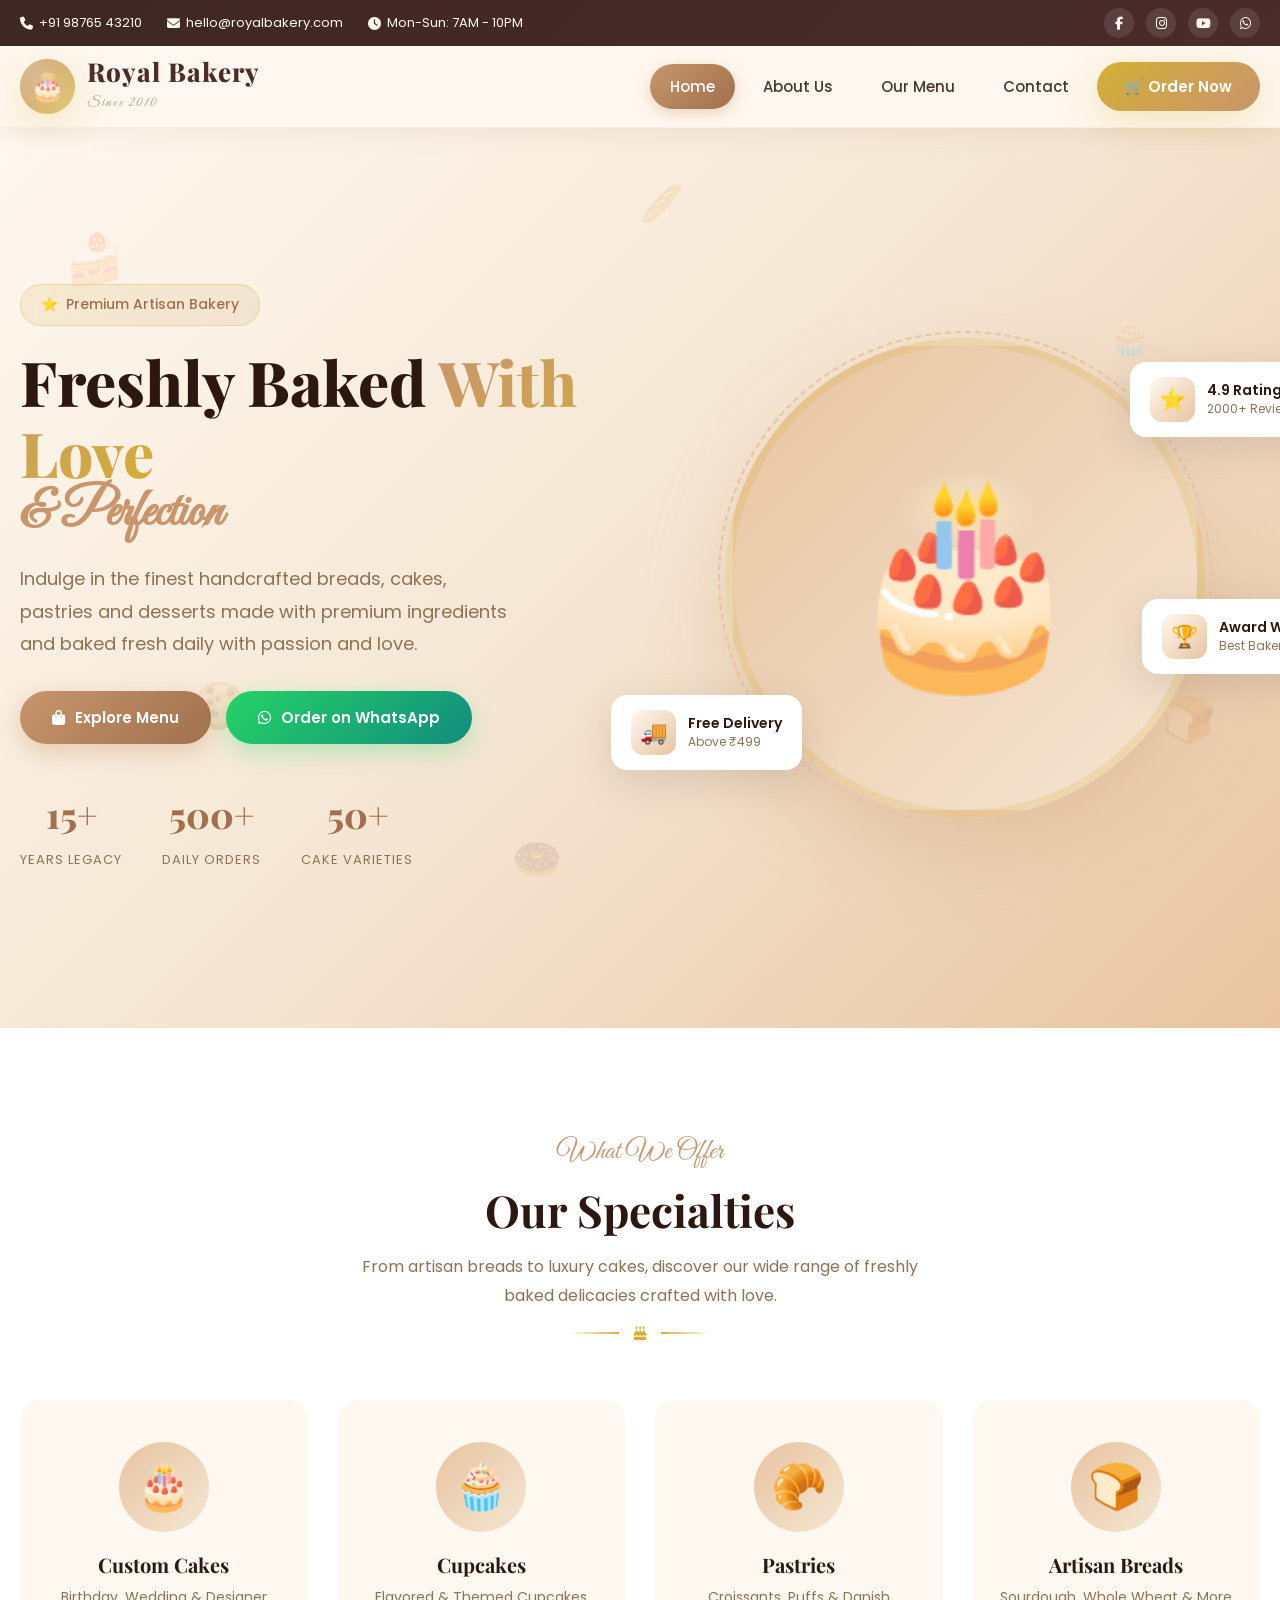
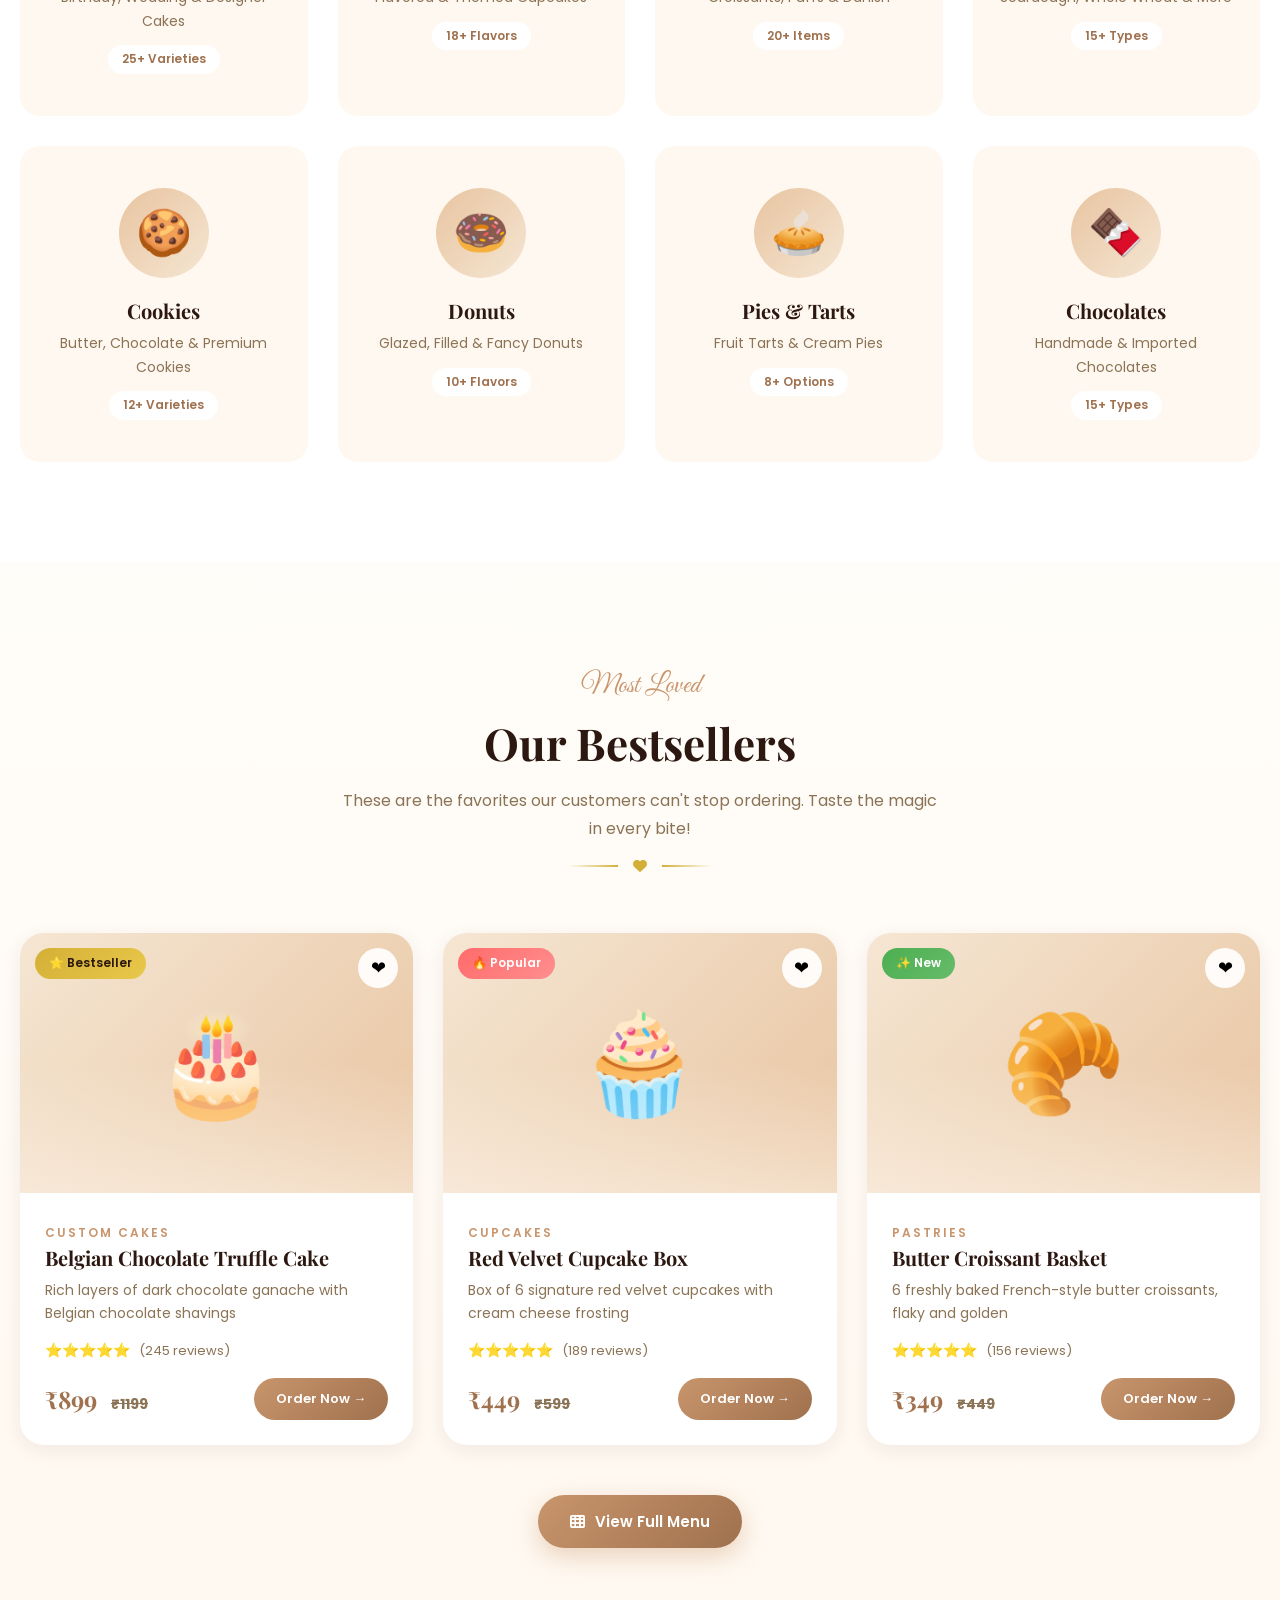
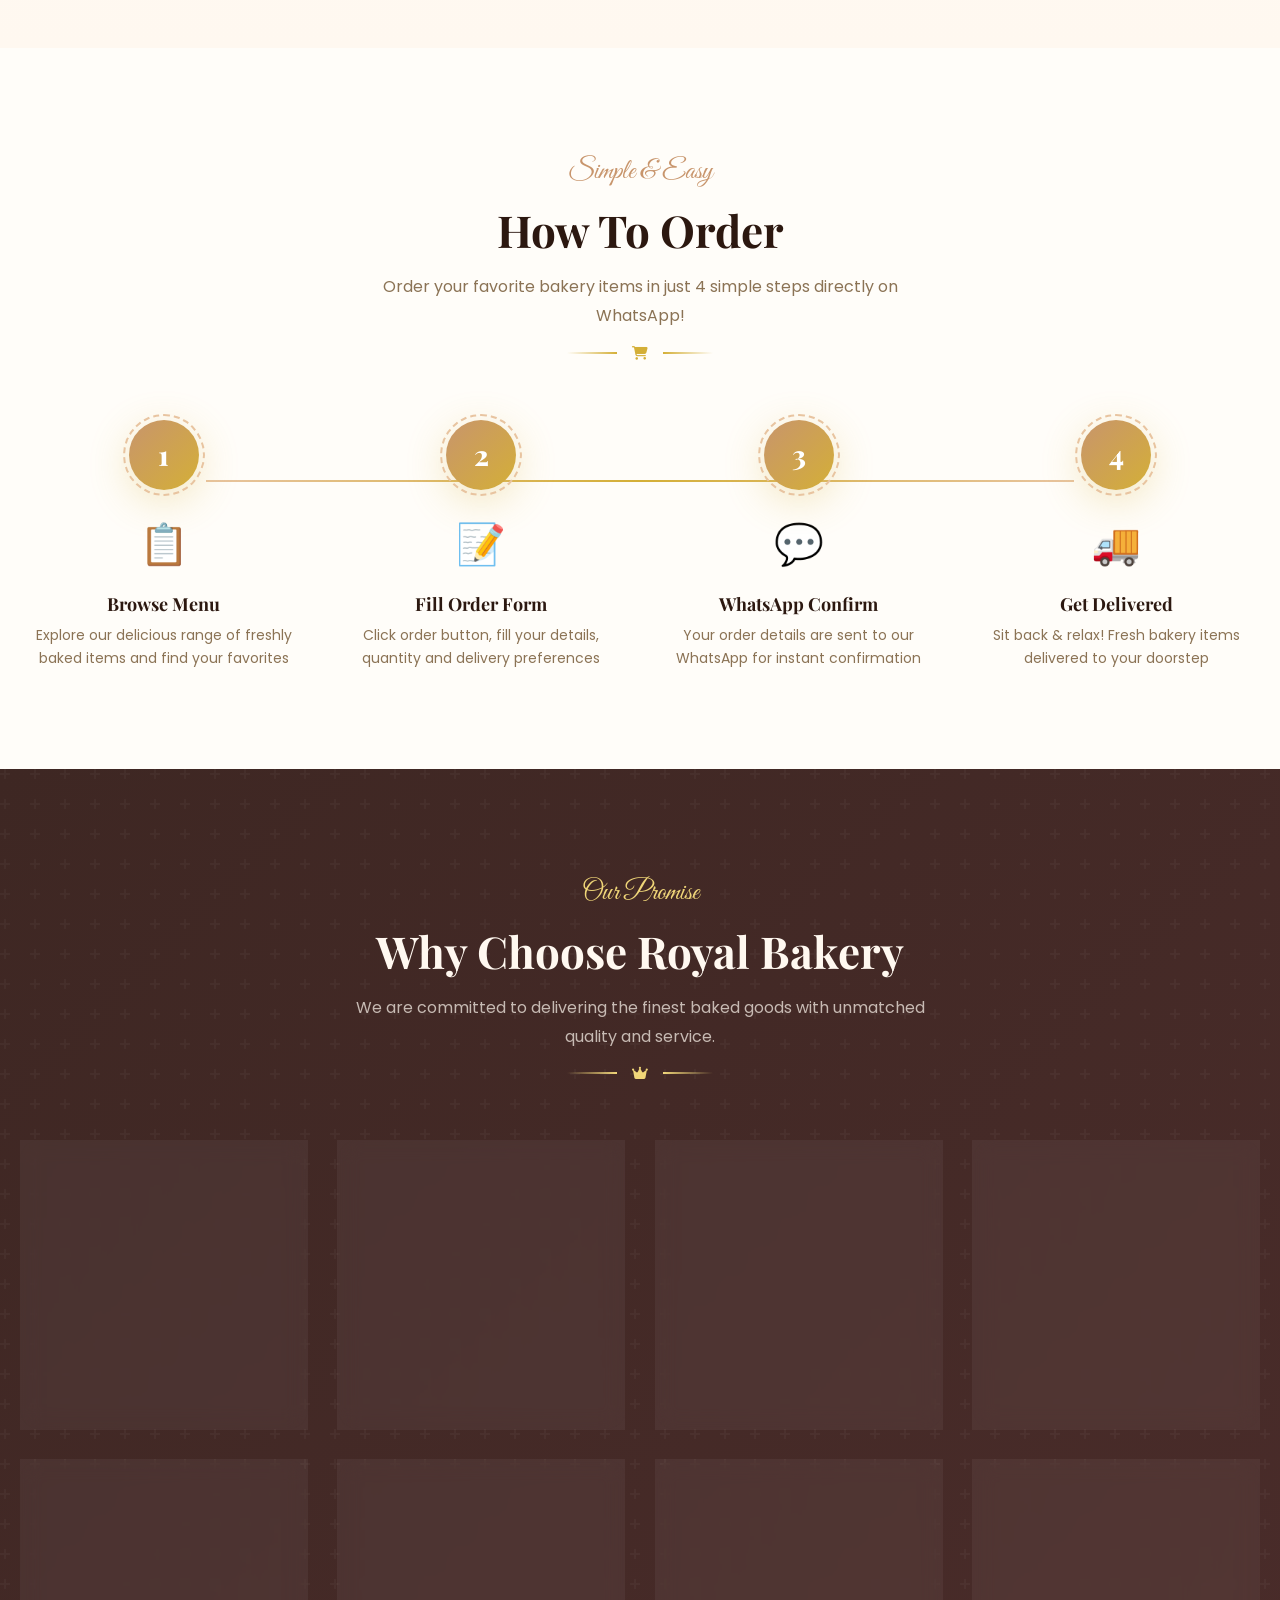
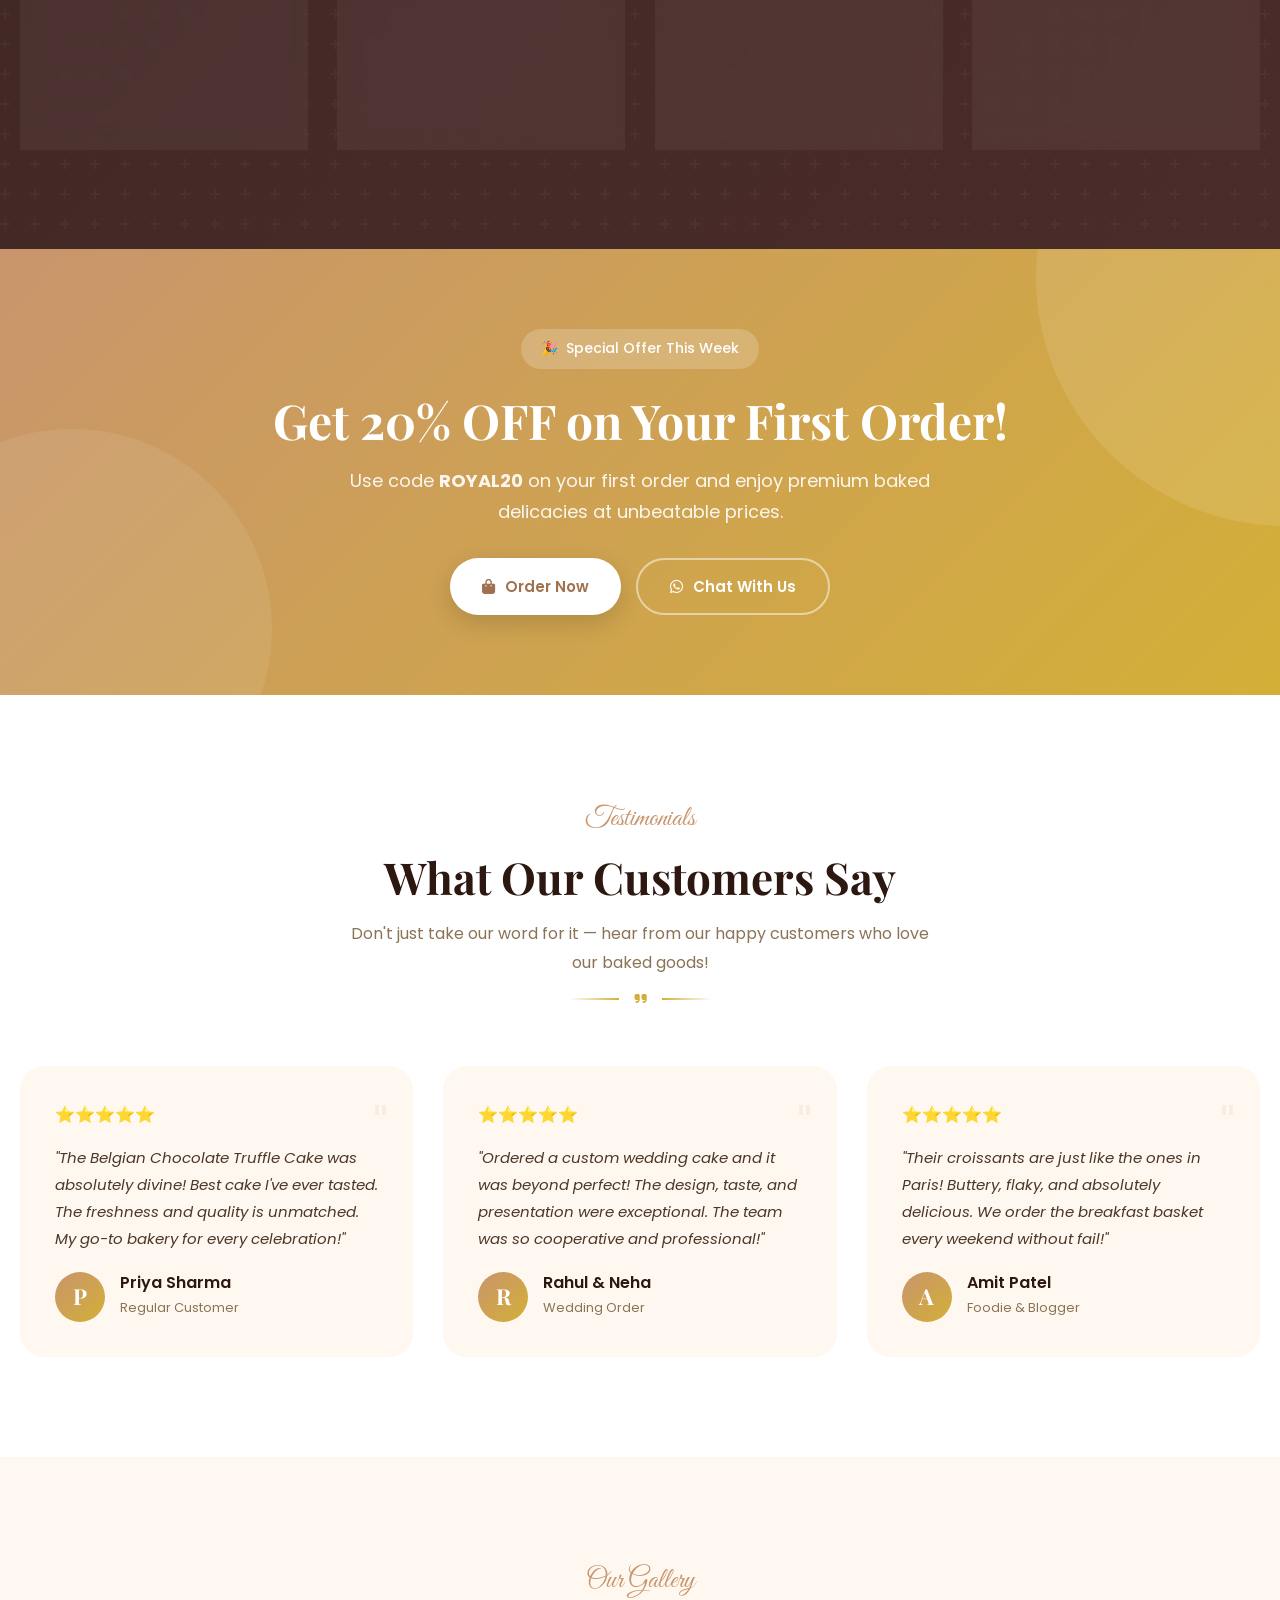
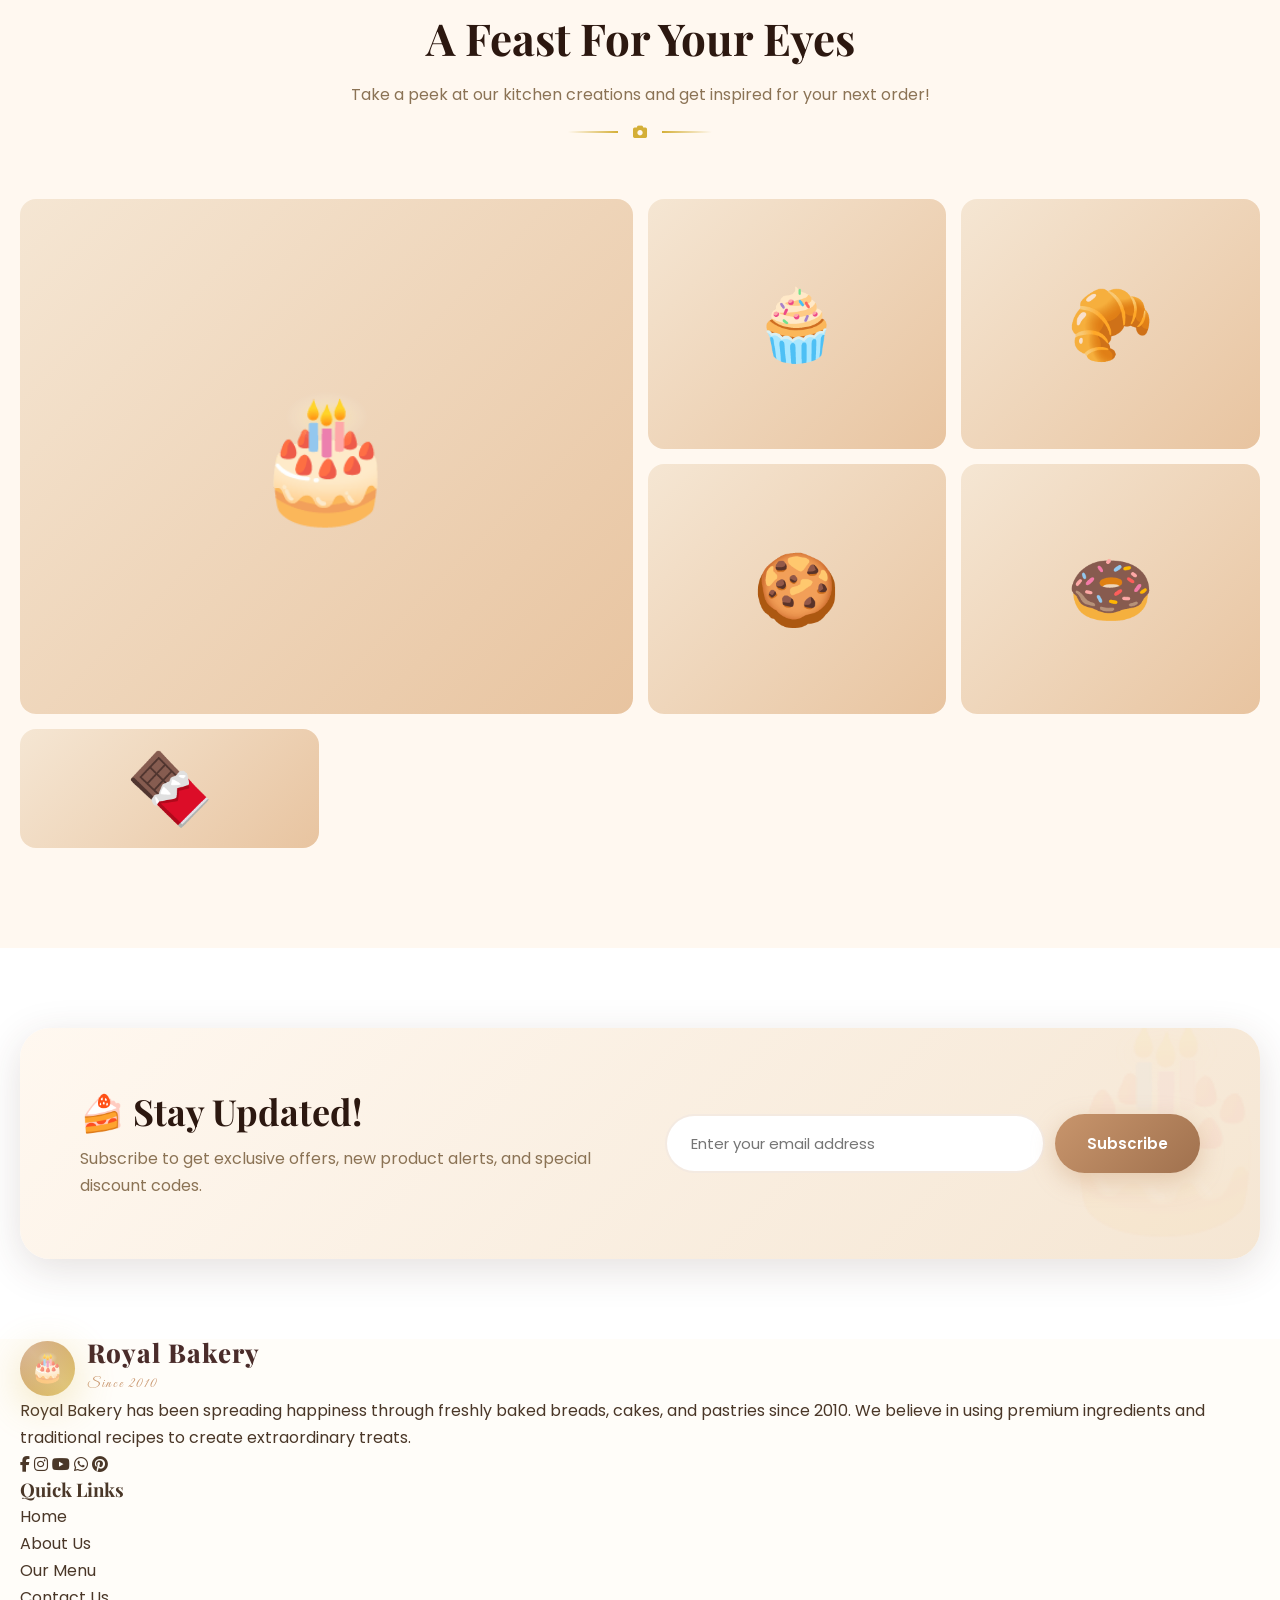
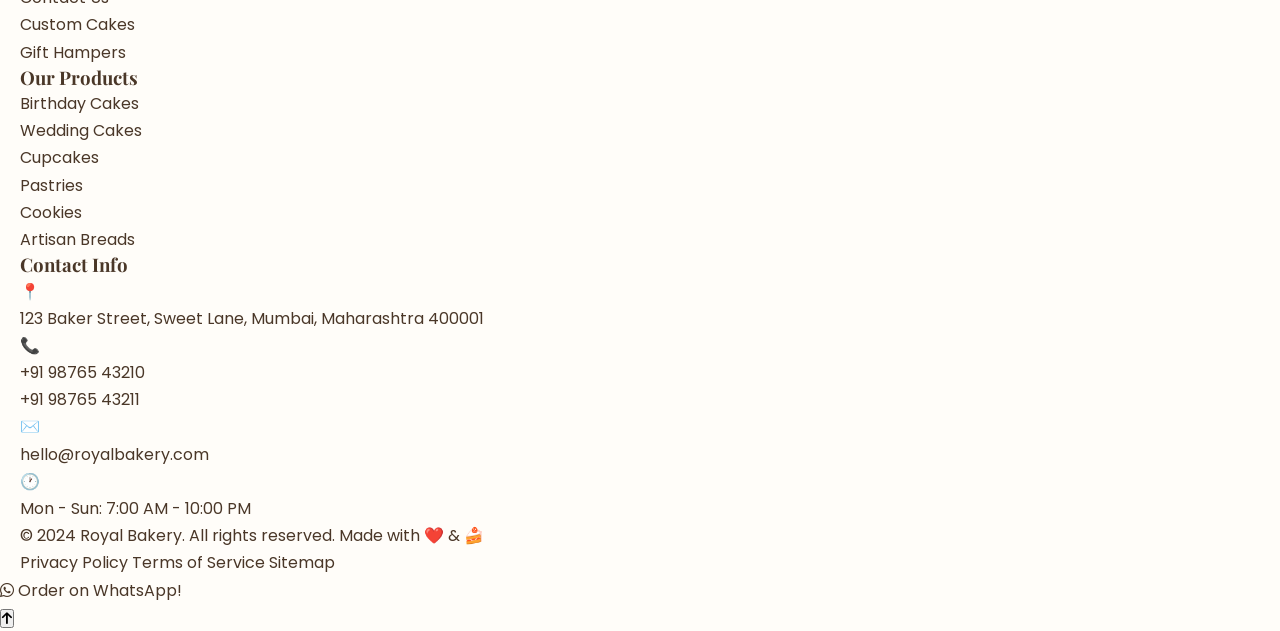
==== index.html @ fea2c523 "Initial HTML project" ====
<!DOCTYPE html>
<html lang="en">
<head>
    <meta charset="UTF-8">
    <meta name="viewport" content="width=device-width, initial-scale=1.0">
    <title>Royal Bakery - Freshly Baked Happiness</title>
    <link rel="stylesheet" href="style.css">
    <link rel="stylesheet" href="https://cdnjs.cloudflare.com/ajax/libs/font-awesome/6.5.0/css/all.min.css">
</head>
<body>

    <!-- Preloader -->
    <div class="preloader" id="preloader">
        <div class="preloader-icon"></div>
        <p>Baking Happiness...</p>
    </div>

    <!-- Top Bar -->
    <div class="top-bar">
        <div class="container">
            <div class="top-bar-left">
                <a href="tel:+919876543210"><i class="fas fa-phone"></i> +91 98765 43210</a>
                <a href="mailto:hello@royalbakery.com"><i class="fas fa-envelope"></i> hello@royalbakery.com</a>
                <a><i class="fas fa-clock"></i> Mon-Sun: 7AM - 10PM</a>
            </div>
            <div class="top-bar-right">
                <a href="#"><i class="fab fa-facebook-f"></i></a>
                <a href="#"><i class="fab fa-instagram"></i></a>
                <a href="#"><i class="fab fa-youtube"></i></a>
                <a href="#"><i class="fab fa-whatsapp"></i></a>
            </div>
        </div>
    </div>

    <!-- Navbar -->
    <nav class="navbar" id="navbar">
        <div class="container">
            <a href="index.html" class="logo">
                <div class="logo-icon">🎂</div>
                <div class="logo-text">
                    <h1>Royal Bakery</h1>
                    <span>Since 2010</span>
                </div>
            </a>
            <div class="nav-links" id="navLinks">
                <a href="index.html" class="active">Home</a>
                <a href="about.html">About Us</a>
                <a href="menu.html">Our Menu</a>
                <a href="contact.html">Contact</a>
                <a href="menu.html" class="nav-order-btn">🛒 Order Now</a>
            </div>
            <div class="menu-toggle" id="menuToggle">
                <span></span>
                <span></span>
                <span></span>
            </div>
        </div>
    </nav>

    <!-- Hero Section -->
    <section class="hero" id="home">
        <div class="hero-bg-elements">
            <div class="float-element">🍰</div>
            <div class="float-element">🧁</div>
            <div class="float-element">🍪</div>
            <div class="float-element">🥐</div>
            <div class="float-element">🎂</div>
            <div class="float-element">🍩</div>
            <div class="float-element">🥖</div>
            <div class="float-element">🍞</div>
        </div>
        <div class="container">
            <div class="hero-content">
                <div class="hero-badge">
                    <span>⭐</span> Premium Artisan Bakery
                </div>
                <h1>
                    Freshly Baked
                    <span class="highlight">With Love</span>
                    <span class="script-font">& Perfection</span>
                </h1>
                <p>Indulge in the finest handcrafted breads, cakes, pastries and desserts made with premium ingredients and baked fresh daily with passion and love.</p>
                <div class="hero-buttons">
                    <a href="menu.html" class="btn btn-primary">
                        <i class="fas fa-shopping-bag"></i> Explore Menu
                    </a>
                    <a href="https://wa.me/919876543210?text=Hi! I want to place an order" target="_blank" class="btn btn-whatsapp">
                        <i class="fab fa-whatsapp"></i> Order on WhatsApp
                    </a>
                </div>
                <div class="hero-stats">
                    <div class="hero-stat">
                        <span class="number" data-count="15">0</span>
                        <span class="label">Years Legacy</span>
                    </div>
                    <div class="hero-stat">
                        <span class="number" data-count="500">0</span>
                        <span class="label">Daily Orders</span>
                    </div>
                    <div class="hero-stat">
                        <span class="number" data-count="50">0</span>
                        <span class="label">Cake Varieties</span>
                    </div>
                </div>
            </div>
            <div class="hero-image">
                <div class="hero-image-main">🎂</div>
                <div class="floating-card">
                    <div class="fc-icon">⭐</div>
                    <div class="fc-text">
                        <h4>4.9 Rating</h4>
                        <p>2000+ Reviews</p>
                    </div>
                </div>
                <div class="floating-card">
                    <div class="fc-icon">🚚</div>
                    <div class="fc-text">
                        <h4>Free Delivery</h4>
                        <p>Above ₹499</p>
                    </div>
                </div>
                <div class="floating-card">
                    <div class="fc-icon">🏆</div>
                    <div class="fc-text">
                        <h4>Award Winning</h4>
                        <p>Best Bakery 2024</p>
                    </div>
                </div>
            </div>
        </div>
    </section>

    <!-- Categories Section -->
    <section class="categories-section section-padding">
        <div class="container">
            <div class="section-header reveal">
                <span class="sub-title">What We Offer</span>
                <h2>Our Specialties</h2>
                <p>From artisan breads to luxury cakes, discover our wide range of freshly baked delicacies crafted with love.</p>
                <div class="section-divider">
                    <span></span>
                    <i class="fas fa-birthday-cake"></i>
                    <span></span>
                </div>
            </div>
            <div class="categories-grid">
                <div class="category-card reveal">
                    <div class="cat-icon">🎂</div>
                    <h3>Custom Cakes</h3>
                    <p>Birthday, Wedding & Designer Cakes</p>
                    <span class="cat-count">25+ Varieties</span>
                </div>
                <div class="category-card reveal">
                    <div class="cat-icon">🧁</div>
                    <h3>Cupcakes</h3>
                    <p>Flavored & Themed Cupcakes</p>
                    <span class="cat-count">18+ Flavors</span>
                </div>
                <div class="category-card reveal">
                    <div class="cat-icon">🥐</div>
                    <h3>Pastries</h3>
                    <p>Croissants, Puffs & Danish</p>
                    <span class="cat-count">20+ Items</span>
                </div>
                <div class="category-card reveal">
                    <div class="cat-icon">🍞</div>
                    <h3>Artisan Breads</h3>
                    <p>Sourdough, Whole Wheat & More</p>
                    <span class="cat-count">15+ Types</span>
                </div>
                <div class="category-card reveal">
                    <div class="cat-icon">🍪</div>
                    <h3>Cookies</h3>
                    <p>Butter, Chocolate & Premium Cookies</p>
                    <span class="cat-count">12+ Varieties</span>
                </div>
                <div class="category-card reveal">
                    <div class="cat-icon">🍩</div>
                    <h3>Donuts</h3>
                    <p>Glazed, Filled & Fancy Donuts</p>
                    <span class="cat-count">10+ Flavors</span>
                </div>
                <div class="category-card reveal">
                    <div class="cat-icon">🥧</div>
                    <h3>Pies & Tarts</h3>
                    <p>Fruit Tarts & Cream Pies</p>
                    <span class="cat-count">8+ Options</span>
                </div>
                <div class="category-card reveal">
                    <div class="cat-icon">🍫</div>
                    <h3>Chocolates</h3>
                    <p>Handmade & Imported Chocolates</p>
                    <span class="cat-count">15+ Types</span>
                </div>
            </div>
        </div>
    </section>

    <!-- Popular Products Section -->
    <section class="popular-section section-padding">
        <div class="container">
            <div class="section-header reveal">
                <span class="sub-title">Most Loved</span>
                <h2>Our Bestsellers</h2>
                <p>These are the favorites our customers can't stop ordering. Taste the magic in every bite!</p>
                <div class="section-divider">
                    <span></span>
                    <i class="fas fa-heart"></i>
                    <span></span>
                </div>
            </div>
            <div class="products-grid">
                <div class="product-card reveal">
                    <div class="product-image">
                        🎂
                        <span class="product-badge badge-bestseller">⭐ Bestseller</span>
                        <button class="product-wishlist">❤</button>
                    </div>
                    <div class="product-info">
                        <span class="product-category">Custom Cakes</span>
                        <h3>Belgian Chocolate Truffle Cake</h3>
                        <p>Rich layers of dark chocolate ganache with Belgian chocolate shavings</p>
                        <div class="product-rating">
                            <span class="stars">⭐⭐⭐⭐⭐</span>
                            <span class="rating-text">(245 reviews)</span>
                        </div>
                        <div class="product-footer">
                            <span class="product-price">₹899 <small>₹1199</small></span>
                            <a href="menu.html" class="btn-order">Order Now →</a>
                        </div>
                    </div>
                </div>

                <div class="product-card reveal">
                    <div class="product-image">
                        🧁
                        <span class="product-badge badge-popular">🔥 Popular</span>
                        <button class="product-wishlist">❤</button>
                    </div>
                    <div class="product-info">
                        <span class="product-category">Cupcakes</span>
                        <h3>Red Velvet Cupcake Box</h3>
                        <p>Box of 6 signature red velvet cupcakes with cream cheese frosting</p>
                        <div class="product-rating">
                            <span class="stars">⭐⭐⭐⭐⭐</span>
                            <span class="rating-text">(189 reviews)</span>
                        </div>
                        <div class="product-footer">
                            <span class="product-price">₹449 <small>₹599</small></span>
                            <a href="menu.html" class="btn-order">Order Now →</a>
                        </div>
                    </div>
                </div>

                <div class="product-card reveal">
                    <div class="product-image">
                        🥐
                        <span class="product-badge badge-new">✨ New</span>
                        <button class="product-wishlist">❤</button>
                    </div>
                    <div class="product-info">
                        <span class="product-category">Pastries</span>
                        <h3>Butter Croissant Basket</h3>
                        <p>6 freshly baked French-style butter croissants, flaky and golden</p>
                        <div class="product-rating">
                            <span class="stars">⭐⭐⭐⭐⭐</span>
                            <span class="rating-text">(156 reviews)</span>
                        </div>
                        <div class="product-footer">
                            <span class="product-price">₹349 <small>₹449</small></span>
                            <a href="menu.html" class="btn-order">Order Now →</a>
                        </div>
                    </div>
                </div>
            </div>
            <div style="text-align: center; margin-top: 50px;" class="reveal">
                <a href="menu.html" class="btn btn-primary">
                    <i class="fas fa-th"></i> View Full Menu
                </a>
            </div>
        </div>
    </section>

    <!-- How to Order Section -->
    <section class="process-section section-padding">
        <div class="container">
            <div class="section-header reveal">
                <span class="sub-title">Simple & Easy</span>
                <h2>How To Order</h2>
                <p>Order your favorite bakery items in just 4 simple steps directly on WhatsApp!</p>
                <div class="section-divider">
                    <span></span>
                    <i class="fas fa-shopping-cart"></i>
                    <span></span>
                </div>
            </div>
            <div class="process-grid">
                <div class="process-step reveal">
                    <div class="process-number">1</div>
                    <div class="process-icon">📋</div>
                    <h3>Browse Menu</h3>
                    <p>Explore our delicious range of freshly baked items and find your favorites</p>
                </div>
                <div class="process-step reveal">
                    <div class="process-number">2</div>
                    <div class="process-icon">📝</div>
                    <h3>Fill Order Form</h3>
                    <p>Click order button, fill your details, quantity and delivery preferences</p>
                </div>
                <div class="process-step reveal">
                    <div class="process-number">3</div>
                    <div class="process-icon">💬</div>
                    <h3>WhatsApp Confirm</h3>
                    <p>Your order details are sent to our WhatsApp for instant confirmation</p>
                </div>
                <div class="process-step reveal">
                    <div class="process-number">4</div>
                    <div class="process-icon">🚚</div>
                    <h3>Get Delivered</h3>
                    <p>Sit back & relax! Fresh bakery items delivered to your doorstep</p>
                </div>
            </div>
        </div>
    </section>

    <!-- Why Choose Us Section -->
    <section class="why-us-section section-padding">
        <div class="container">
            <div class="section-header reveal">
                <span class="sub-title" style="color: var(--gold-light);">Our Promise</span>
                <h2>Why Choose Royal Bakery</h2>
                <p>We are committed to delivering the finest baked goods with unmatched quality and service.</p>
                <div class="section-divider">
                    <span style="background: linear-gradient(90deg, transparent, var(--gold-light));"></span>
                    <i class="fas fa-crown" style="color: var(--gold-light);"></i>
                    <span style="background: linear-gradient(90deg, var(--gold-light), transparent);"></span>
                </div>
            </div>
            <div class="why-us-grid">
                <div class="why-us-card reveal">
                    <div class="wc-icon">🌾</div>
                    <h3>Premium Ingredients</h3>
                    <p>We use only the finest imported flour, Belgian chocolate, and farm-fresh dairy products</p>
                </div>
                <div class="why-us-card reveal">
                    <div class="wc-icon">👨‍🍳</div>
                    <h3>Expert Bakers</h3>
                    <p>Our team of certified pastry chefs bring 15+ years of baking experience to every creation</p>
                </div>
                <div class="why-us-card reveal">
                    <div class="wc-icon">🕐</div>
                    <h3>Baked Fresh Daily</h3>
                    <p>Every item is baked fresh each morning - no preservatives, no frozen dough, pure freshness</p>
                </div>
                <div class="why-us-card reveal">
                    <div class="wc-icon">💝</div>
                    <h3>Made With Love</h3>
                    <p>Each recipe is crafted with love, care and attention to detail for the perfect taste</p>
                </div>
                <div class="why-us-card reveal">
                    <div class="wc-icon">🚚</div>
                    <h3>Quick Delivery</h3>
                    <p>Same day delivery available with temperature-controlled packaging for freshness</p>
                </div>
                <div class="why-us-card reveal">
                    <div class="wc-icon">🎨</div>
                    <h3>Custom Designs</h3>
                    <p>Get personalized cake designs for birthdays, weddings, and every special occasion</p>
                </div>
                <div class="why-us-card reveal">
                    <div class="wc-icon">✅</div>
                    <h3>100% Hygienic</h3>
                    <p>FSSAI certified kitchen with strict hygiene standards maintained at every step</p>
                </div>
                <div class="why-us-card reveal">
                    <div class="wc-icon">💰</div>
                    <h3>Best Prices</h3>
                    <p>Premium quality at affordable prices with regular offers and combo deals for you</p>
                </div>
            </div>
        </div>
    </section>

    <!-- CTA Section -->
    <section class="cta-section">
        <div class="container">
            <div class="cta-content reveal">
                <div class="cta-badge">
                    <span>🎉</span> Special Offer This Week
                </div>
                <h2>Get 20% OFF on Your First Order!</h2>
                <p>Use code <strong>ROYAL20</strong> on your first order and enjoy premium baked delicacies at unbeatable prices.</p>
                <div class="cta-buttons">
                    <a href="menu.html" class="btn btn-white">
                        <i class="fas fa-shopping-bag"></i> Order Now
                    </a>
                    <a href="https://wa.me/919876543210?text=Hi! I want to use ROYAL20 coupon code for my first order!" target="_blank" class="btn btn-outline-white">
                        <i class="fab fa-whatsapp"></i> Chat With Us
                    </a>
                </div>
            </div>
        </div>
    </section>

    <!-- Testimonials Section -->
    <section class="testimonials-section section-padding">
        <div class="container">
            <div class="section-header reveal">
                <span class="sub-title">Testimonials</span>
                <h2>What Our Customers Say</h2>
                <p>Don't just take our word for it — hear from our happy customers who love our baked goods!</p>
                <div class="section-divider">
                    <span></span>
                    <i class="fas fa-quote-right"></i>
                    <span></span>
                </div>
            </div>
            <div class="testimonials-grid">
                <div class="testimonial-card reveal">
                    <span class="quote-icon">"</span>
                    <div class="tc-stars">⭐⭐⭐⭐⭐</div>
                    <p>"The Belgian Chocolate Truffle Cake was absolutely divine! Best cake I've ever tasted. The freshness and quality is unmatched. My go-to bakery for every celebration!"</p>
                    <div class="tc-author">
                        <div class="author-avatar">P</div>
                        <div class="author-info">
                            <h4>Priya Sharma</h4>
                            <span>Regular Customer</span>
                        </div>
                    </div>
                </div>
                <div class="testimonial-card reveal">
                    <span class="quote-icon">"</span>
                    <div class="tc-stars">⭐⭐⭐⭐⭐</div>
                    <p>"Ordered a custom wedding cake and it was beyond perfect! The design, taste, and presentation were exceptional. The team was so cooperative and professional!"</p>
                    <div class="tc-author">
                        <div class="author-avatar">R</div>
                        <div class="author-info">
                            <h4>Rahul & Neha</h4>
                            <span>Wedding Order</span>
                        </div>
                    </div>
                </div>
                <div class="testimonial-card reveal">
                    <span class="quote-icon">"</span>
                    <div class="tc-stars">⭐⭐⭐⭐⭐</div>
                    <p>"Their croissants are just like the ones in Paris! Buttery, flaky, and absolutely delicious. We order the breakfast basket every weekend without fail!"</p>
                    <div class="tc-author">
                        <div class="author-avatar">A</div>
                        <div class="author-info">
                            <h4>Amit Patel</h4>
                            <span>Foodie & Blogger</span>
                        </div>
                    </div>
                </div>
            </div>
        </div>
    </section>

    <!-- Gallery Section -->
    <section class="gallery-section section-padding">
        <div class="container">
            <div class="section-header reveal">
                <span class="sub-title">Our Gallery</span>
                <h2>A Feast For Your Eyes</h2>
                <p>Take a peek at our kitchen creations and get inspired for your next order!</p>
                <div class="section-divider">
                    <span></span>
                    <i class="fas fa-camera"></i>
                    <span></span>
                </div>
            </div>
            <div class="gallery-grid reveal">
                <div class="gallery-item">
                    🎂
                    <div class="gallery-overlay">
                        <h4>Designer Wedding Cake</h4>
                        <p>Custom 3-tier masterpiece</p>
                    </div>
                </div>
                <div class="gallery-item">
                    🧁
                    <div class="gallery-overlay">
                        <h4>Rainbow Cupcakes</h4>
                        <p>Party special box</p>
                    </div>
                </div>
                <div class="gallery-item">
                    🥐
                    <div class="gallery-overlay">
                        <h4>French Croissants</h4>
                        <p>Freshly baked morning</p>
                    </div>
                </div>
                <div class="gallery-item">
                    🍪
                    <div class="gallery-overlay">
                        <h4>Cookie Platter</h4>
                        <p>Assorted premium cookies</p>
                    </div>
                </div>
                <div class="gallery-item">
                    🍩
                    <div class="gallery-overlay">
                        <h4>Gourmet Donuts</h4>
                        <p>Glazed & filled</p>
                    </div>
                </div>
                <div class="gallery-item">
                    🍫
                    <div class="gallery-overlay">
                        <h4>Chocolate Collection</h4>
                        <p>Handmade artisan chocolates</p>
                    </div>
                </div>
            </div>
        </div>
    </section>

    <!-- Newsletter Section -->
    <section class="newsletter-section">
        <div class="container">
            <div class="newsletter-box reveal">
                <div class="newsletter-content">
                    <h2>🍰 Stay Updated!</h2>
                    <p>Subscribe to get exclusive offers, new product alerts, and special discount codes.</p>
                </div>
                <form class="newsletter-form" onsubmit="return handleNewsletter(event)">
                    <input type="email" placeholder="Enter your email address" required>
                    <button type="submit" class="btn btn-primary">Subscribe</button>
                </form>
            </div>
        </div>
    </section>

    <!-- Footer -->
    <footer class="footer">
        <div class="container">
            <div class="footer-grid">
                <div class="footer-about">
                    <a href="index.html" class="logo">
                        <div class="logo-icon">🎂</div>
                        <div class="logo-text">
                            <h1>Royal Bakery</h1>
                            <span>Since 2010</span>
                        </div>
                    </a>
                    <p>Royal Bakery has been spreading happiness through freshly baked breads, cakes, and pastries since 2010. We believe in using premium ingredients and traditional recipes to create extraordinary treats.</p>
                    <div class="footer-social">
                        <a href="#"><i class="fab fa-facebook-f"></i></a>
                        <a href="#"><i class="fab fa-instagram"></i></a>
                        <a href="#"><i class="fab fa-youtube"></i></a>
                        <a href="#"><i class="fab fa-whatsapp"></i></a>
                        <a href="#"><i class="fab fa-pinterest"></i></a>
                    </div>
                </div>
                <div class="footer-col">
                    <h3>Quick Links</h3>
                    <ul>
                        <li><a href="index.html">Home</a></li>
                        <li><a href="about.html">About Us</a></li>
                        <li><a href="menu.html">Our Menu</a></li>
                        <li><a href="contact.html">Contact Us</a></li>
                        <li><a href="menu.html">Custom Cakes</a></li>
                        <li><a href="#">Gift Hampers</a></li>
                    </ul>
                </div>
                <div class="footer-col">
                    <h3>Our Products</h3>
                    <ul>
                        <li><a href="menu.html">Birthday Cakes</a></li>
                        <li><a href="menu.html">Wedding Cakes</a></li>
                        <li><a href="menu.html">Cupcakes</a></li>
                        <li><a href="menu.html">Pastries</a></li>
                        <li><a href="menu.html">Cookies</a></li>
                        <li><a href="menu.html">Artisan Breads</a></li>
                    </ul>
                </div>
                <div class="footer-col">
                    <h3>Contact Info</h3>
                    <div class="footer-contact-item">
                        <div class="fci-icon">📍</div>
                        <p>123 Baker Street, Sweet Lane, Mumbai, Maharashtra 400001</p>
                    </div>
                    <div class="footer-contact-item">
                        <div class="fci-icon">📞</div>
                        <p><a href="tel:+919876543210">+91 98765 43210</a><br><a href="tel:+919876543211">+91 98765 43211</a></p>
                    </div>
                    <div class="footer-contact-item">
                        <div class="fci-icon">✉️</div>
                        <p><a href="mailto:hello@royalbakery.com">hello@royalbakery.com</a></p>
                    </div>
                    <div class="footer-contact-item">
                        <div class="fci-icon">🕐</div>
                        <p>Mon - Sun: 7:00 AM - 10:00 PM</p>
                    </div>
                </div>
            </div>
            <div class="footer-bottom">
                <p>© 2024 Royal Bakery. All rights reserved. Made with ❤️ & 🍰</p>
                <div class="footer-bottom-links">
                    <a href="#">Privacy Policy</a>
                    <a href="#">Terms of Service</a>
                    <a href="#">Sitemap</a>
                </div>
            </div>
        </div>
    </footer>

    <!-- WhatsApp Float Button -->
    <div class="whatsapp-float">
        <a href="https://wa.me/919876543210?text=Hi Royal Bakery! I want to place an order 🍰" target="_blank">
            <i class="fab fa-whatsapp"></i>
            <span class="wa-tooltip">Order on WhatsApp!</span>
        </a>
    </div>

    <!-- Back to Top -->
    <button class="back-to-top" id="backToTop">
        <i class="fas fa-arrow-up"></i>
    </button>

    <script src="script.js"></script>
</body>
</html>
---- style.css ----
/* ============================================
   ROYAL BAKERY - COMPLETE STYLESHEET
   ============================================ */

/* Google Fonts Import */
@import url('https://fonts.googleapis.com/css2?family=Playfair+Display:wght@400;500;600;700;800;900&family=Poppins:wght@300;400;500;600;700&family=Great+Vibes&display=swap');

/* CSS Variables */
:root {
    --primary: #C8956C;
    --primary-dark: #A0714E;
    --primary-light: #E8C4A0;
    --secondary: #4A2C2A;
    --accent: #D4A574;
    --gold: #D4AF37;
    --gold-light: #F0D678;
    --cream: #FFF8F0;
    --cream-dark: #F5E6D3;
    --dark: #2C1810;
    --dark-brown: #3E2723;
    --text: #4A3728;
    --text-light: #8B7355;
    --white: #FFFFFF;
    --off-white: #FFFDF9;
    --rose: #E8B4B8;
    --rose-light: #F5D5D8;
    --shadow: 0 10px 40px rgba(74, 44, 42, 0.15);
    --shadow-lg: 0 20px 60px rgba(74, 44, 42, 0.2);
    --shadow-gold: 0 10px 40px rgba(212, 175, 55, 0.3);
    --transition: all 0.4s cubic-bezier(0.175, 0.885, 0.32, 1.275);
    --transition-smooth: all 0.3s ease;
}

/* Reset & Base */
* {
    margin: 0;
    padding: 0;
    box-sizing: border-box;
}

html {
    scroll-behavior: smooth;
    overflow-x: hidden;
}

body {
    font-family: 'Poppins', sans-serif;
    color: var(--text);
    background: var(--off-white);
    overflow-x: hidden;
    line-height: 1.7;
}

h1, h2, h3, h4, h5 {
    font-family: 'Playfair Display', serif;
    line-height: 1.3;
}

.script-font {
    font-family: 'Great Vibes', cursive;
}

a {
    text-decoration: none;
    color: inherit;
    transition: var(--transition-smooth);
}

ul {
    list-style: none;
}

img {
    max-width: 100%;
    height: auto;
}

.container {
    max-width: 1300px;
    margin: 0 auto;
    padding: 0 20px;
}

/* ============================================
   PRELOADER
   ============================================ */
.preloader {
    position: fixed;
    top: 0;
    left: 0;
    width: 100%;
    height: 100%;
    background: var(--cream);
    z-index: 99999;
    display: flex;
    align-items: center;
    justify-content: center;
    flex-direction: column;
    transition: opacity 0.6s ease, visibility 0.6s ease;
}

.preloader.hidden {
    opacity: 0;
    visibility: hidden;
}

.preloader-icon {
    width: 80px;
    height: 80px;
    position: relative;
    animation: bounce 1s infinite;
}

.preloader-icon::before {
    content: '🎂';
    font-size: 60px;
    position: absolute;
    top: 50%;
    left: 50%;
    transform: translate(-50%, -50%);
}

.preloader p {
    margin-top: 20px;
    font-family: 'Great Vibes', cursive;
    font-size: 28px;
    color: var(--primary-dark);
    animation: pulse 1.5s infinite;
}

@keyframes bounce {
    0%, 100% { transform: translateY(0); }
    50% { transform: translateY(-20px); }
}

@keyframes pulse {
    0%, 100% { opacity: 1; }
    50% { opacity: 0.5; }
}

/* ============================================
   CUSTOM SCROLLBAR
   ============================================ */
::-webkit-scrollbar {
    width: 10px;
}

::-webkit-scrollbar-track {
    background: var(--cream);
}

::-webkit-scrollbar-thumb {
    background: linear-gradient(180deg, var(--primary), var(--primary-dark));
    border-radius: 10px;
}

::-webkit-scrollbar-thumb:hover {
    background: var(--secondary);
}

/* ============================================
   TOP BAR
   ============================================ */
.top-bar {
    background: linear-gradient(135deg, var(--dark-brown), var(--secondary));
    color: var(--cream);
    padding: 8px 0;
    font-size: 13px;
    position: relative;
    z-index: 1001;
}

.top-bar .container {
    display: flex;
    justify-content: space-between;
    align-items: center;
    flex-wrap: wrap;
    gap: 10px;
}

.top-bar-left {
    display: flex;
    gap: 25px;
    align-items: center;
}

.top-bar-left a {
    color: var(--cream);
    display: flex;
    align-items: center;
    gap: 6px;
    transition: var(--transition-smooth);
}

.top-bar-left a:hover {
    color: var(--gold-light);
}

.top-bar-right {
    display: flex;
    gap: 12px;
    align-items: center;
}

.top-bar-right a {
    width: 30px;
    height: 30px;
    border-radius: 50%;
    background: rgba(255,255,255,0.1);
    display: flex;
    align-items: center;
    justify-content: center;
    color: var(--cream);
    font-size: 13px;
    transition: var(--transition);
}

.top-bar-right a:hover {
    background: var(--gold);
    color: var(--dark);
    transform: translateY(-2px);
}

/* ============================================
   NAVIGATION
   ============================================ */
.navbar {
    position: sticky;
    top: 0;
    z-index: 1000;
    background: rgba(255, 248, 240, 0.95);
    backdrop-filter: blur(20px);
    -webkit-backdrop-filter: blur(20px);
    box-shadow: 0 2px 30px rgba(74, 44, 42, 0.08);
    transition: var(--transition-smooth);
    border-bottom: 1px solid rgba(200, 149, 108, 0.1);
}

.navbar.scrolled {
    background: rgba(255, 248, 240, 0.98);
    box-shadow: 0 5px 40px rgba(74, 44, 42, 0.12);
}

.navbar .container {
    display: flex;
    justify-content: space-between;
    align-items: center;
    padding-top: 12px;
    padding-bottom: 12px;
}

.logo {
    display: flex;
    align-items: center;
    gap: 12px;
}

.logo-icon {
    width: 55px;
    height: 55px;
    background: linear-gradient(135deg, var(--primary), var(--gold));
    border-radius: 50%;
    display: flex;
    align-items: center;
    justify-content: center;
    font-size: 28px;
    box-shadow: var(--shadow-gold);
    position: relative;
    overflow: hidden;
}

.logo-icon::after {
    content: '';
    position: absolute;
    top: -50%;
    left: -50%;
    width: 200%;
    height: 200%;
    background: linear-gradient(45deg, transparent, rgba(255,255,255,0.3), transparent);
    animation: logoShine 3s infinite;
}

@keyframes logoShine {
    0% { transform: translateX(-100%) rotate(45deg); }
    100% { transform: translateX(100%) rotate(45deg); }
}

.logo-text h1 {
    font-size: 26px;
    color: var(--secondary);
    font-weight: 800;
    letter-spacing: 1px;
    line-height: 1.1;
}

.logo-text span {
    font-family: 'Great Vibes', cursive;
    font-size: 14px;
    color: var(--primary);
    letter-spacing: 2px;
}

.nav-links {
    display: flex;
    align-items: center;
    gap: 8px;
}

.nav-links a {
    padding: 10px 20px;
    font-weight: 500;
    font-size: 15px;
    color: var(--text);
    border-radius: 30px;
    position: relative;
    transition: var(--transition-smooth);
}

.nav-links a:hover,
.nav-links a.active {
    color: var(--white);
    background: linear-gradient(135deg, var(--primary), var(--primary-dark));
    box-shadow: 0 4px 15px rgba(200, 149, 108, 0.4);
}

.nav-links a::before {
    content: '';
    position: absolute;
    bottom: 0;
    left: 50%;
    width: 0;
    height: 2px;
    background: var(--gold);
    transition: var(--transition-smooth);
    transform: translateX(-50%);
}

.nav-links a:hover::before {
    width: 0;
}

.nav-order-btn {
    background: linear-gradient(135deg, var(--gold), var(--primary)) !important;
    color: var(--white) !important;
    font-weight: 600 !important;
    box-shadow: var(--shadow-gold) !important;
    padding: 12px 28px !important;
    display: flex !important;
    align-items: center;
    gap: 8px;
}

.nav-order-btn:hover {
    transform: translateY(-2px) !important;
    box-shadow: 0 8px 25px rgba(212, 175, 55, 0.5) !important;
}

/* Mobile Menu Toggle */
.menu-toggle {
    display: none;
    flex-direction: column;
    gap: 5px;
    cursor: pointer;
    padding: 10px;
    z-index: 1002;
}

.menu-toggle span {
    width: 28px;
    height: 3px;
    background: var(--secondary);
    border-radius: 3px;
    transition: var(--transition-smooth);
}

.menu-toggle.active span:nth-child(1) {
    transform: rotate(45deg) translate(6px, 6px);
}

.menu-toggle.active span:nth-child(2) {
    opacity: 0;
}

.menu-toggle.active span:nth-child(3) {
    transform: rotate(-45deg) translate(6px, -6px);
}

/* ============================================
   HERO SECTION
   ============================================ */
.hero {
    min-height: 100vh;
    display: flex;
    align-items: center;
    position: relative;
    overflow: hidden;
    background: linear-gradient(135deg, var(--cream) 0%, var(--cream-dark) 50%, var(--primary-light) 100%);
}

.hero-bg-elements {
    position: absolute;
    width: 100%;
    height: 100%;
    top: 0;
    left: 0;
    pointer-events: none;
    overflow: hidden;
}

.hero-bg-elements .float-element {
    position: absolute;
    font-size: 40px;
    opacity: 0.15;
    animation: floatRandom 15s infinite ease-in-out;
}

.hero-bg-elements .float-element:nth-child(1) { top: 10%; left: 5%; animation-delay: 0s; font-size: 50px; }
.hero-bg-elements .float-element:nth-child(2) { top: 20%; right: 10%; animation-delay: 2s; font-size: 35px; }
.hero-bg-elements .float-element:nth-child(3) { top: 60%; left: 15%; animation-delay: 4s; font-size: 45px; }
.hero-bg-elements .float-element:nth-child(4) { top: 70%; right: 20%; animation-delay: 6s; font-size: 30px; }
.hero-bg-elements .float-element:nth-child(5) { top: 40%; left: 80%; animation-delay: 8s; font-size: 55px; }
.hero-bg-elements .float-element:nth-child(6) { bottom: 15%; left: 40%; animation-delay: 3s; font-size: 40px; }
.hero-bg-elements .float-element:nth-child(7) { top: 5%; left: 50%; animation-delay: 5s; font-size: 35px; }
.hero-bg-elements .float-element:nth-child(8) { bottom: 30%; right: 5%; animation-delay: 7s; font-size: 45px; }

@keyframes floatRandom {
    0%, 100% { transform: translate(0, 0) rotate(0deg); }
    25% { transform: translate(20px, -30px) rotate(5deg); }
    50% { transform: translate(-15px, 20px) rotate(-5deg); }
    75% { transform: translate(25px, 10px) rotate(3deg); }
}

.hero .container {
    display: grid;
    grid-template-columns: 1fr 1fr;
    gap: 60px;
    align-items: center;
    position: relative;
    z-index: 2;
}

.hero-content {
    animation: slideInLeft 1s ease-out;
}

@keyframes slideInLeft {
    from { opacity: 0; transform: translateX(-60px); }
    to { opacity: 1; transform: translateX(0); }
}

.hero-badge {
    display: inline-flex;
    align-items: center;
    gap: 8px;
    background: linear-gradient(135deg, rgba(212, 175, 55, 0.15), rgba(200, 149, 108, 0.15));
    border: 1px solid rgba(212, 175, 55, 0.3);
    padding: 8px 20px;
    border-radius: 50px;
    font-size: 14px;
    color: var(--primary-dark);
    font-weight: 500;
    margin-bottom: 20px;
    backdrop-filter: blur(10px);
}

.hero-badge span {
    animation: sparkle 2s infinite;
}

@keyframes sparkle {
    0%, 100% { transform: scale(1); }
    50% { transform: scale(1.3); }
}

.hero-content h1 {
    font-size: 62px;
    color: var(--dark);
    margin-bottom: 10px;
    font-weight: 800;
    line-height: 1.15;
}

.hero-content h1 .highlight {
    background: linear-gradient(135deg, var(--primary), var(--gold));
    -webkit-background-clip: text;
    -webkit-text-fill-color: transparent;
    background-clip: text;
    position: relative;
}

.hero-content h1 .script-font {
    display: block;
    font-size: 52px;
    -webkit-text-fill-color: var(--primary);
    color: var(--primary);
    margin-top: -5px;
}

.hero-content p {
    font-size: 18px;
    color: var(--text-light);
    margin: 20px 0 30px;
    max-width: 500px;
    line-height: 1.8;
}

.hero-buttons {
    display: flex;
    gap: 15px;
    flex-wrap: wrap;
    margin-bottom: 40px;
}

.btn {
    padding: 14px 32px;
    border-radius: 50px;
    font-family: 'Poppins', sans-serif;
    font-weight: 600;
    font-size: 15px;
    cursor: pointer;
    border: none;
    transition: var(--transition);
    display: inline-flex;
    align-items: center;
    gap: 10px;
    position: relative;
    overflow: hidden;
}

.btn::after {
    content: '';
    position: absolute;
    top: -50%;
    left: -50%;
    width: 200%;
    height: 200%;
    background: linear-gradient(45deg, transparent, rgba(255,255,255,0.2), transparent);
    transform: translateX(-100%) rotate(45deg);
    transition: 0.6s;
}

.btn:hover::after {
    transform: translateX(100%) rotate(45deg);
}

.btn-primary {
    background: linear-gradient(135deg, var(--primary), var(--primary-dark));
    color: var(--white);
    box-shadow: 0 8px 25px rgba(200, 149, 108, 0.4);
}

.btn-primary:hover {
    transform: translateY(-3px);
    box-shadow: 0 12px 35px rgba(200, 149, 108, 0.5);
}

.btn-secondary {
    background: transparent;
    color: var(--secondary);
    border: 2px solid var(--primary);
}

.btn-secondary:hover {
    background: var(--primary);
    color: var(--white);
    transform: translateY(-3px);
}

.btn-gold {
    background: linear-gradient(135deg, var(--gold), var(--primary));
    color: var(--white);
    box-shadow: var(--shadow-gold);
}

.btn-gold:hover {
    transform: translateY(-3px);
    box-shadow: 0 12px 35px rgba(212, 175, 55, 0.5);
}

.btn-whatsapp {
    background: linear-gradient(135deg, #25D366, #128C7E);
    color: var(--white);
    box-shadow: 0 8px 25px rgba(37, 211, 102, 0.3);
}

.btn-whatsapp:hover {
    transform: translateY(-3px);
    box-shadow: 0 12px 35px rgba(37, 211, 102, 0.4);
}

.hero-stats {
    display: flex;
    gap: 40px;
}

.hero-stat {
    text-align: center;
}

.hero-stat .number {
    font-family: 'Playfair Display', serif;
    font-size: 36px;
    font-weight: 800;
    color: var(--primary-dark);
    display: block;
}

.hero-stat .label {
    font-size: 13px;
    color: var(--text-light);
    text-transform: uppercase;
    letter-spacing: 1px;
}

/* Hero Image */
.hero-image {
    position: relative;
    display: flex;
    align-items: center;
    justify-content: center;
    animation: slideInRight 1s ease-out;
}

@keyframes slideInRight {
    from { opacity: 0; transform: translateX(60px); }
    to { opacity: 1; transform: translateX(0); }
}

.hero-image-main {
    width: 480px;
    height: 480px;
    border-radius: 50%;
    background: linear-gradient(135deg, var(--primary-light), var(--cream-dark));
    display: flex;
    align-items: center;
    justify-content: center;
    font-size: 200px;
    position: relative;
    box-shadow: 0 30px 80px rgba(200, 149, 108, 0.3);
    animation: heroFloat 6s ease-in-out infinite;
    border: 8px solid rgba(212, 175, 55, 0.2);
}

@keyframes heroFloat {
    0%, 100% { transform: translateY(0); }
    50% { transform: translateY(-20px); }
}

.hero-image-main::before {
    content: '';
    position: absolute;
    top: -15px;
    left: -15px;
    right: -15px;
    bottom: -15px;
    border: 2px dashed var(--primary-light);
    border-radius: 50%;
    animation: rotate 30s linear infinite;
}

@keyframes rotate {
    from { transform: rotate(0deg); }
    to { transform: rotate(360deg); }
}

.floating-card {
    position: absolute;
    background: var(--white);
    border-radius: 16px;
    padding: 15px 20px;
    box-shadow: var(--shadow);
    display: flex;
    align-items: center;
    gap: 12px;
    animation: cardFloat 4s ease-in-out infinite;
    z-index: 3;
}

.floating-card:nth-child(2) {
    top: 5%;
    right: -10%;
    animation-delay: 1s;
}

.floating-card:nth-child(3) {
    bottom: 10%;
    left: -10%;
    animation-delay: 2s;
}

.floating-card:nth-child(4) {
    bottom: 30%;
    right: -15%;
    animation-delay: 0.5s;
}

@keyframes cardFloat {
    0%, 100% { transform: translateY(0); }
    50% { transform: translateY(-12px); }
}

.floating-card .fc-icon {
    width: 45px;
    height: 45px;
    border-radius: 12px;
    background: linear-gradient(135deg, var(--cream), var(--primary-light));
    display: flex;
    align-items: center;
    justify-content: center;
    font-size: 22px;
}

.floating-card .fc-text h4 {
    font-size: 14px;
    color: var(--dark);
    font-family: 'Poppins', sans-serif;
    font-weight: 600;
}

.floating-card .fc-text p {
    font-size: 12px;
    color: var(--text-light);
    margin: 0;
}

/* ============================================
   SECTION COMMON STYLES
   ============================================ */
.section-padding {
    padding: 100px 0;
}

.section-header {
    text-align: center;
    margin-bottom: 60px;
}

.section-header .sub-title {
    font-family: 'Great Vibes', cursive;
    font-size: 28px;
    color: var(--primary);
    display: block;
    margin-bottom: 5px;
}

.section-header h2 {
    font-size: 44px;
    color: var(--dark);
    margin-bottom: 15px;
    font-weight: 700;
}

.section-header p {
    font-size: 16px;
    color: var(--text-light);
    max-width: 600px;
    margin: 0 auto;
    line-height: 1.8;
}

.section-divider {
    display: flex;
    align-items: center;
    justify-content: center;
    gap: 15px;
    margin-top: 15px;
}

.section-divider span {
    width: 50px;
    height: 2px;
    background: linear-gradient(90deg, transparent, var(--gold));
}

.section-divider span:last-child {
    background: linear-gradient(90deg, var(--gold), transparent);
}

.section-divider i {
    color: var(--gold);
    font-size: 14px;
}

/* ============================================
   CATEGORIES / SPECIALTIES SECTION
   ============================================ */
.categories-section {
    background: var(--white);
}

.categories-grid {
    display: grid;
    grid-template-columns: repeat(4, 1fr);
    gap: 30px;
}

.category-card {
    text-align: center;
    padding: 40px 25px;
    border-radius: 20px;
    background: var(--cream);
    transition: var(--transition);
    position: relative;
    overflow: hidden;
    cursor: pointer;
    border: 2px solid transparent;
}

.category-card::before {
    content: '';
    position: absolute;
    top: 0;
    left: 0;
    width: 100%;
    height: 100%;
    background: linear-gradient(135deg, var(--primary), var(--gold));
    opacity: 0;
    transition: var(--transition-smooth);
}

.category-card:hover {
    transform: translateY(-10px);
    box-shadow: var(--shadow-lg);
    border-color: var(--gold);
}

.category-card:hover::before {
    opacity: 0.05;
}

.category-card .cat-icon {
    width: 90px;
    height: 90px;
    margin: 0 auto 20px;
    border-radius: 50%;
    background: linear-gradient(135deg, var(--primary-light), var(--cream-dark));
    display: flex;
    align-items: center;
    justify-content: center;
    font-size: 45px;
    transition: var(--transition);
    position: relative;
    z-index: 1;
}

.category-card:hover .cat-icon {
    transform: scale(1.1) rotate(5deg);
    box-shadow: 0 10px 30px rgba(200, 149, 108, 0.3);
}

.category-card h3 {
    font-size: 20px;
    color: var(--dark);
    margin-bottom: 8px;
    position: relative;
    z-index: 1;
}

.category-card p {
    font-size: 14px;
    color: var(--text-light);
    position: relative;
    z-index: 1;
}

.category-card .cat-count {
    display: inline-block;
    margin-top: 12px;
    padding: 4px 14px;
    background: var(--white);
    border-radius: 20px;
    font-size: 12px;
    color: var(--primary-dark);
    font-weight: 600;
    position: relative;
    z-index: 1;
}

/* ============================================
   POPULAR PRODUCTS SECTION
   ============================================ */
.popular-section {
    background: linear-gradient(180deg, var(--off-white), var(--cream));
}

.products-grid {
    display: grid;
    grid-template-columns: repeat(3, 1fr);
    gap: 30px;
}

.product-card {
    background: var(--white);
    border-radius: 24px;
    overflow: hidden;
    transition: var(--transition);
    box-shadow: 0 5px 20px rgba(74, 44, 42, 0.08);
    position: relative;
}

.product-card:hover {
    transform: translateY(-8px);
    box-shadow: var(--shadow-lg);
}

.product-image {
    height: 260px;
    background: linear-gradient(135deg, var(--cream-dark), var(--primary-light));
    display: flex;
    align-items: center;
    justify-content: center;
    font-size: 100px;
    position: relative;
    overflow: hidden;
}

.product-image::after {
    content: '';
    position: absolute;
    bottom: 0;
    left: 0;
    width: 100%;
    height: 50%;
    background: linear-gradient(transparent, rgba(255,248,240,0.5));
}

.product-badge {
    position: absolute;
    top: 15px;
    left: 15px;
    padding: 5px 14px;
    border-radius: 20px;
    font-size: 12px;
    font-weight: 600;
    z-index: 2;
}

.badge-bestseller {
    background: linear-gradient(135deg, var(--gold), #E8C84A);
    color: var(--dark);
}

.badge-new {
    background: linear-gradient(135deg, #4CAF50, #66BB6A);
    color: var(--white);
}

.badge-popular {
    background: linear-gradient(135deg, #FF6B6B, #FF8E8E);
    color: var(--white);
}

.product-wishlist {
    position: absolute;
    top: 15px;
    right: 15px;
    width: 40px;
    height: 40px;
    border-radius: 50%;
    background: rgba(255,255,255,0.9);
    backdrop-filter: blur(10px);
    display: flex;
    align-items: center;
    justify-content: center;
    cursor: pointer;
    transition: var(--transition);
    z-index: 2;
    border: none;
    font-size: 18px;
}

.product-wishlist:hover {
    background: #FF6B6B;
    color: var(--white);
    transform: scale(1.1);
}

.product-info {
    padding: 25px;
}

.product-category {
    font-size: 12px;
    text-transform: uppercase;
    letter-spacing: 2px;
    color: var(--primary);
    font-weight: 600;
    margin-bottom: 8px;
}

.product-info h3 {
    font-size: 20px;
    color: var(--dark);
    margin-bottom: 8px;
}

.product-info p {
    font-size: 14px;
    color: var(--text-light);
    margin-bottom: 15px;
    line-height: 1.6;
}

.product-rating {
    display: flex;
    align-items: center;
    gap: 4px;
    margin-bottom: 15px;
}

.product-rating .stars {
    color: var(--gold);
    font-size: 14px;
}

.product-rating .rating-text {
    font-size: 13px;
    color: var(--text-light);
    margin-left: 5px;
}

.product-footer {
    display: flex;
    justify-content: space-between;
    align-items: center;
}

.product-price {
    font-family: 'Playfair Display', serif;
    font-size: 24px;
    font-weight: 700;
    color: var(--primary-dark);
}

.product-price small {
    font-size: 14px;
    color: var(--text-light);
    text-decoration: line-through;
    margin-left: 8px;
    font-family: 'Poppins', sans-serif;
}

.btn-order {
    padding: 10px 22px;
    background: linear-gradient(135deg, var(--primary), var(--primary-dark));
    color: var(--white);
    border: none;
    border-radius: 50px;
    font-family: 'Poppins', sans-serif;
    font-weight: 600;
    font-size: 13px;
    cursor: pointer;
    transition: var(--transition);
    display: flex;
    align-items: center;
    gap: 6px;
}

.btn-order:hover {
    background: linear-gradient(135deg, var(--gold), var(--primary));
    transform: translateY(-2px);
    box-shadow: 0 5px 15px rgba(200, 149, 108, 0.4);
}

/* ============================================
   WHY CHOOSE US SECTION
   ============================================ */
.why-us-section {
    background: linear-gradient(135deg, var(--dark-brown), var(--secondary));
    color: var(--cream);
    position: relative;
    overflow: hidden;
}

.why-us-section::before {
    content: '';
    position: absolute;
    top: 0;
    left: 0;
    width: 100%;
    height: 100%;
    background: url("data:image/svg+xml,%3Csvg width='60' height='60' viewBox='0 0 60 60' xmlns='http://www.w3.org/2000/svg'%3E%3Cg fill='none' fill-rule='evenodd'%3E%3Cg fill='%23ffffff' fill-opacity='0.03'%3E%3Cpath d='M36 34v-4h-2v4h-4v2h4v4h2v-4h4v-2h-4zm0-30V0h-2v4h-4v2h4v4h2V6h4V4h-4zM6 34v-4H4v4H0v2h4v4h2v-4h4v-2H6zM6 4V0H4v4H0v2h4v4h2V6h4V4H6z'/%3E%3C/g%3E%3C/g%3E%3C/svg%3E");
}

.why-us-section .section-header h2 {
    color: var(--cream);
}

.why-us-section .section-header p {
    color: rgba(255, 248, 240, 0.7);
}

.why-us-grid {
    display: grid;
    grid-template-columns: repeat(4, 1fr);
    gap: 30px;
    position: relative;
    z-index: 1;
}

.why-us-card {
    text-align: center;
    padding: 40px 25px;
    background: rgba(255, 255, 255, 0.05);
    border-radius: 20px;
    border: 1px solid rgba(255, 255, 255, 0.08);
    transition: var(--transition);
    backdrop-filter: blur(10px);
}

.why-us-card:hover {
    background: rgba(255, 255, 255, 0.1);
    transform: translateY(-8px);
    border-color: var(--gold);
}

.why-us-card .wc-icon {
    width: 80px;
    height: 80px;
    margin: 0 auto 20px;
    border-radius: 50%;
    background: linear-gradient(135deg, rgba(212, 175, 55, 0.2), rgba(200, 149, 108, 0.2));
    display: flex;
    align-items: center;
    justify-content: center;
    font-size: 36px;
    transition: var(--transition);
    border: 2px solid rgba(212, 175, 55, 0.3);
}

.why-us-card:hover .wc-icon {
    transform: scale(1.1) rotate(10deg);
    background: linear-gradient(135deg, rgba(212, 175, 55, 0.3), rgba(200, 149, 108, 0.3));
    box-shadow: 0 10px 30px rgba(212, 175, 55, 0.2);
}

.why-us-card h3 {
    font-size: 20px;
    color: var(--cream);
    margin-bottom: 10px;
}

.why-us-card p {
    font-size: 14px;
    color: rgba(255, 248, 240, 0.6);
    line-height: 1.7;
}

/* ============================================
   TESTIMONIALS SECTION
   ============================================ */
.testimonials-section {
    background: var(--white);
}

.testimonials-grid {
    display: grid;
    grid-template-columns: repeat(3, 1fr);
    gap: 30px;
}

.testimonial-card {
    background: var(--cream);
    border-radius: 24px;
    padding: 35px;
    transition: var(--transition);
    position: relative;
}

.testimonial-card:hover {
    transform: translateY(-8px);
    box-shadow: var(--shadow-lg);
}

.testimonial-card .quote-icon {
    font-size: 50px;
    position: absolute;
    top: 20px;
    right: 25px;
    opacity: 0.1;
    color: var(--primary);
}

.testimonial-card .tc-stars {
    color: var(--gold);
    font-size: 16px;
    margin-bottom: 15px;
    display: flex;
    gap: 3px;
}

.testimonial-card p {
    font-size: 15px;
    color: var(--text);
    line-height: 1.8;
    margin-bottom: 20px;
    font-style: italic;
}

.tc-author {
    display: flex;
    align-items: center;
    gap: 15px;
}

.tc-author .author-avatar {
    width: 50px;
    height: 50px;
    border-radius: 50%;
    background: linear-gradient(135deg, var(--primary), var(--gold));
    display: flex;
    align-items: center;
    justify-content: center;
    font-size: 22px;
    color: var(--white);
    font-weight: 700;
    font-family: 'Playfair Display', serif;
}

.tc-author .author-info h4 {
    font-size: 16px;
    color: var(--dark);
    font-family: 'Poppins', sans-serif;
    font-weight: 600;
}

.tc-author .author-info span {
    font-size: 13px;
    color: var(--text-light);
}

/* ============================================
   SPECIAL OFFERS / CTA SECTION
   ============================================ */
.cta-section {
    background: linear-gradient(135deg, var(--primary), var(--gold));
    padding: 80px 0;
    position: relative;
    overflow: hidden;
}

.cta-section::before {
    content: '';
    position: absolute;
    top: -50%;
    right: -20%;
    width: 500px;
    height: 500px;
    border-radius: 50%;
    background: rgba(255,255,255,0.1);
}

.cta-section::after {
    content: '';
    position: absolute;
    bottom: -30%;
    left: -10%;
    width: 400px;
    height: 400px;
    border-radius: 50%;
    background: rgba(255,255,255,0.08);
}

.cta-content {
    text-align: center;
    position: relative;
    z-index: 2;
}

.cta-content .cta-badge {
    display: inline-flex;
    align-items: center;
    gap: 8px;
    background: rgba(255,255,255,0.2);
    padding: 8px 20px;
    border-radius: 50px;
    color: var(--white);
    font-size: 14px;
    font-weight: 500;
    margin-bottom: 20px;
    backdrop-filter: blur(10px);
}

.cta-content h2 {
    font-size: 48px;
    color: var(--white);
    margin-bottom: 15px;
}

.cta-content p {
    font-size: 18px;
    color: rgba(255,255,255,0.9);
    max-width: 600px;
    margin: 0 auto 30px;
}

.cta-buttons {
    display: flex;
    justify-content: center;
    gap: 15px;
    flex-wrap: wrap;
}

.btn-white {
    background: var(--white);
    color: var(--primary-dark);
    box-shadow: 0 8px 25px rgba(0,0,0,0.15);
}

.btn-white:hover {
    transform: translateY(-3px);
    box-shadow: 0 12px 35px rgba(0,0,0,0.2);
}

.btn-outline-white {
    background: transparent;
    color: var(--white);
    border: 2px solid rgba(255,255,255,0.5);
}

.btn-outline-white:hover {
    background: var(--white);
    color: var(--primary-dark);
    border-color: var(--white);
    transform: translateY(-3px);
}

/* ============================================
   GALLERY SECTION
   ============================================ */
.gallery-section {
    background: var(--cream);
}

.gallery-grid {
    display: grid;
    grid-template-columns: repeat(4, 1fr);
    grid-template-rows: repeat(2, 250px);
    gap: 15px;
}

.gallery-item {
    border-radius: 16px;
    overflow: hidden;
    position: relative;
    cursor: pointer;
    background: linear-gradient(135deg, var(--cream-dark), var(--primary-light));
    display: flex;
    align-items: center;
    justify-content: center;
    font-size: 70px;
    transition: var(--transition);
}

.gallery-item:first-child {
    grid-column: span 2;
    grid-row: span 2;
    font-size: 120px;
}

.gallery-item::after {
    content: '';
    position: absolute;
    top: 0;
    left: 0;
    width: 100%;
    height: 100%;
    background: linear-gradient(transparent 50%, rgba(44, 24, 16, 0.7));
    opacity: 0;
    transition: var(--transition-smooth);
}

.gallery-item:hover::after {
    opacity: 1;
}

.gallery-item:hover {
    transform: scale(1.02);
}

.gallery-item .gallery-overlay {
    position: absolute;
    bottom: 20px;
    left: 20px;
    z-index: 2;
    opacity: 0;
    transform: translateY(20px);
    transition: var(--transition-smooth);
}

.gallery-item:hover .gallery-overlay {
    opacity: 1;
    transform: translateY(0);
}

.gallery-overlay h4 {
    color: var(--white);
    font-size: 18px;
}

.gallery-overlay p {
    color: rgba(255,255,255,0.8);
    font-size: 13px;
}

/* ============================================
   NEWSLETTER SECTION
   ============================================ */
.newsletter-section {
    background: var(--white);
    padding: 80px 0;
}

.newsletter-box {
    background: linear-gradient(135deg, var(--cream), var(--cream-dark));
    border-radius: 30px;
    padding: 60px;
    display: flex;
    align-items: center;
    gap: 50px;
    box-shadow: var(--shadow);
    position: relative;
    overflow: hidden;
}

.newsletter-box::before {
    content: '🎂';
    position: absolute;
    font-size: 200px;
    opacity: 0.05;
    right: -30px;
    bottom: -30px;
}

.newsletter-content {
    flex: 1;
}

.newsletter-content h2 {
    font-size: 36px;
    color: var(--dark);
    margin-bottom: 10px;
}

.newsletter-content p {
    font-size: 16px;
    color: var(--text-light);
}

.newsletter-form {
    flex: 1;
    display: flex;
    gap: 10px;
    position: relative;
    z-index: 2;
}

.newsletter-form input {
    flex: 1;
    padding: 16px 24px;
    border: 2px solid rgba(200, 149, 108, 0.2);
    border-radius: 50px;
    font-family: 'Poppins', sans-serif;
    font-size: 15px;
    background: var(--white);
    color: var(--text);
    outline: none;
    transition: var(--transition-smooth);
}

.newsletter-form input:focus {
    border-color: var(--primary);
    box-shadow: 0 0 0 4px rgba(200, 149, 108, 0.1);
}

.newsletter-form button {
    white-space: nowrap;
}

/* ============================================
   PROCESS / HOW IT WORKS
   ============================================ */
.process-section {
    background: var(--off-white);
}

.process-grid {
    display: grid;
    grid-template-columns: repeat(4, 1fr);
    gap: 30px;
    position: relative;
}

.process-grid::before {
    content: '';
    position: absolute;
    top: 60px;
    left: 15%;
    width: 70%;
    height: 2px;
    background: linear-gradient(90deg, var(--primary-light), var(--gold), var(--primary-light));
    z-index: 0;
}

.process-step {
    text-align: center;
    position: relative;
    z-index: 1;
}

.process-number {
    width: 70px;
    height: 70px;
    margin: 0 auto 20px;
    border-radius: 50%;
    background: linear-gradient(135deg, var(--primary), var(--gold));
    display: flex;
    align-items: center;
    justify-content: center;
    font-family: 'Playfair Display', serif;
    font-size: 28px;
    font-weight: 800;
    color: var(--white);
    box-shadow: var(--shadow-gold);
    position: relative;
}

.process-number::after {
    content: '';
    position: absolute;
    top: -6px;
    left: -6px;
    right: -6px;
    bottom: -6px;
    border: 2px dashed var(--primary-light);
    border-radius: 50%;
    animation: rotate 20s linear infinite;
}

.process-icon {
    font-size: 40px;
    margin-bottom: 15px;
}

.process-step h3 {
    font-size: 18px;
    color: var(--dark);
    margin-bottom: 8px;
}

.process-step p {
    font-size: 14px;
    color: var(--text-light);
    line-height: 1.6;
}

/* ============================================
   ABOUT PAGE STYLES
   ============================================ */
.page-hero {
    padding: 120px 0 80px;
    background: linear-gradient(135deg, var(--cream), var(--cream-dark), var(--primary-light));
    text-align: center;
    position: relative;
    overflow: hidden;
}

.page-hero::before {
    content: '';
    position: absolute;
    top: 0;
    left: 0;
    width: 100%;
    height: 100%;
    background: url("data:image/svg+xml,%3Csvg width='60' height='60' viewBox='0 0 60 60' xmlns='http://www.w3.org/2000/svg'%3E%3Cg fill='none' fill-rule='evenodd'%3E%3Cg fill='%23C8956C' fill-opacity='0.06'%3E%3Cpath d='M36 34v-4h-2v4h-4v2h4v4h2v-4h4v-2h-4zm0-30V0h-2v4h-4v2h4v4h2V6h4V4h-4zM6 34v-4H4v4H0v2h4v4h2v-4h4v-2H6zM6 4V0H4v4H0v2h4v4h2V6h4V4H6z'/%3E%3C/g%3E%3C/g%3E%3C/svg%3E");
    opacity: 0.5;
}

.page-hero .breadcrumb {
    display: flex;
    justify-content: center;
    gap: 10px;
    align-items: center;
    margin-bottom: 20px;
    font-size: 14px;
    position: relative;
    z-index: 1;
}

.page-hero .breadcrumb a {
    color: var(--primary);
}

.page-hero .breadcrumb span {
    color: var(--text-light);
}

.page-hero h1 {
    font-size: 52px;
    color: var(--dark);
    position: relative;
    z-index: 1;
}

.page-hero p {
    font-size: 18px;
    color: var(--text-light);
    max-width: 600px;
    margin: 15px auto 0;
    position: relative;
    z-index: 1;
}

/* About Story */
.about-story {
    background: var(--white);
}

.about-story .container {
    display: grid;
    grid-template-columns: 1fr 1fr;
    gap: 60px;
    align-items: center;
}

.about-image-container {
    position: relative;
}

.about-main-image {
    width: 100%;
    height: 500px;
    border-radius: 24px;
    background: linear-gradient(135deg, var(--cream-dark), var(--primary-light));
    display: flex;
    align-items: center;
    justify-content: center;
    font-size: 150px;
    box-shadow: var(--shadow-lg);
}

.about-experience-badge {
    position: absolute;
    bottom: -20px;
    right: -20px;
    width: 140px;
    height: 140px;
    border-radius: 50%;
    background: linear-gradient(135deg, var(--gold), var(--primary));
    display: flex;
    flex-direction: column;
    align-items: center;
    justify-content: center;
    color: var(--white);
    box-shadow: var(--shadow-gold);
}

.about-experience-badge .years {
    font-family: 'Playfair Display', serif;
    font-size: 42px;
    font-weight: 800;
    line-height: 1;
}

.about-experience-badge span {
    font-size: 12px;
    text-transform: uppercase;
    letter-spacing: 1px;
}

.about-text .sub-title {
    font-family: 'Great Vibes', cursive;
    font-size: 28px;
    color: var(--primary);
}

.about-text h2 {
    font-size: 40px;
    color: var(--dark);
    margin: 10px 0 20px;
}

.about-text p {
    font-size: 16px;
    color: var(--text-light);
    margin-bottom: 15px;
    line-height: 1.8;
}

.about-features {
    display: grid;
    grid-template-columns: 1fr 1fr;
    gap: 15px;
    margin: 25px 0;
}

.about-feature {
    display: flex;
    align-items: center;
    gap: 10px;
    padding: 12px 15px;
    background: var(--cream);
    border-radius: 12px;
}

.about-feature span:first-child {
    font-size: 24px;
}

.about-feature span:last-child {
    font-size: 14px;
    font-weight: 500;
    color: var(--dark);
}

/* Team Section */
.team-section {
    background: var(--cream);
}

.team-grid {
    display: grid;
    grid-template-columns: repeat(4, 1fr);
    gap: 30px;
}

.team-card {
    text-align: center;
    background: var(--white);
    border-radius: 24px;
    overflow: hidden;
    transition: var(--transition);
    box-shadow: 0 5px 20px rgba(74, 44, 42, 0.06);
}

.team-card:hover {
    transform: translateY(-8px);
    box-shadow: var(--shadow-lg);
}

.team-image {
    height: 280px;
    background: linear-gradient(135deg, var(--cream-dark), var(--primary-light));
    display: flex;
    align-items: center;
    justify-content: center;
    font-size: 100px;
    position: relative;
    overflow: hidden;
}

.team-image::after {
    content: '';
    position: absolute;
    bottom: 0;
    left: 0;
    width: 100%;
    height: 40%;
    background: linear-gradient(transparent, var(--white));
}

.team-info {
    padding: 20px 25px 30px;
}

.team-info h3 {
    font-size: 20px;
    color: var(--dark);
    margin-bottom: 5px;
}

.team-info .role {
    font-size: 14px;
    color: var(--primary);
    font-weight: 500;
    margin-bottom: 12px;
    display: block;
}

.team-social {
    display: flex;
    justify-content: center;
    gap: 10px;
}

.team-social a {
    width: 36px;
    height: 36px;
    border-radius: 50%;
    background: var(--cream);
    display: flex;
    align-items: center;
    justify-content: center;
    color: var(--primary-dark);
    transition: var(--transition);
    font-size: 14px;
}

.team-social a:hover {
    background: var(--primary);
    color: var(--white);
    transform: translateY(-3px);
}

/* Values Section */
.values-section {
    background: var(--white);
}

.values-grid {
    display: grid;
    grid-template-columns: repeat(3, 1fr);
    gap: 30px;
}

.value-card {
    text-align: center;
    padding: 40px 30px;
    border-radius: 20px;
    border: 2px solid var(--cream-dark);
    transition: var(--transition);
    position: relative;
    overflow: hidden;
}

.value-card::before {
    content: '';
    position: absolute;
    top: 0;
    left: 0;
    width: 100%;
    height: 3px;
    background: linear-gradient(90deg, var(--primary), var(--gold));
    transform: scaleX(0);
    transition: var(--transition-smooth);
}

.value-card:hover {
    border-color: var(--primary-light);
    box-shadow: var(--shadow);
    transform: translateY(-5px);
}

.value-card:hover::before {
    transform: scaleX(1);
}

.value-card .value-icon {
    font-size: 50px;
    margin-bottom: 20px;
    display: block;
}

.value-card h3 {
    font-size: 22px;
    color: var(--dark);
    margin-bottom: 10px;
}

.value-card p {
    font-size: 14px;
    color: var(--text-light);
    line-height: 1.7;
}

/* Milestones */
.milestones-section {
    background: linear-gradient(135deg, var(--primary), var(--gold));
    padding: 80px 0;
}

.milestones-grid {
    display: grid;
    grid-template-columns: repeat(4, 1fr);
    gap: 30px;
}

.milestone {
    text-align: center;
    padding: 30px;
}

.milestone .milestone-number {
    font-family: 'Playfair Display', serif;
    font-size: 52px;
    font-weight: 800;
    color: var(--white);
    display: block;
}

.milestone .milestone-label {
    font-size: 15px;
    color: rgba(255,255,255,0.85);
    margin-top: 5px;
}

.milestone .milestone-icon {
    font-size: 36px;
    margin-bottom: 15px;
    display: block;
}

/* ============================================
   MENU PAGE STYLES
   ============================================ */
.menu-section {
    background: var(--off-white);
}

/* Filter Tabs */
.filter-tabs {
    display: flex;
    justify-content: center;
    gap: 12px;
    margin-bottom: 40px;
    flex-wrap: wrap;
}

.filter-tab {
    padding: 10px 24px;
    border: 2px solid var(--cream-dark);
    border-radius: 50px;
    background: var(--white);
    cursor: pointer;
    font-family: 'Poppins', sans-serif;
    font-weight: 500;
    font-size: 14px;
    color: var(--text);
    transition: var(--transition);
    display: flex;
    align-items: center;
    gap: 6px;
}

.filter-tab:hover,
.filter-tab.active {
    background: linear-gradient(135deg, var(--primary), var(--primary-dark));
    color: var(--white);
    border-color: var(--primary);
    box-shadow: 0 4px 15px rgba(200, 149, 108, 0.4);
    transform: translateY(-2px);
}

.menu-grid {
    display: grid;
    grid-template-columns: repeat(3, 1fr);
    gap: 30px;
}

.menu-card {
    background: var(--white);
    border-radius: 24px;
    overflow: hidden;
    transition: var(--transition);
    box-shadow: 0 5px 20px rgba(74, 44, 42, 0.06);
    position: relative;
}

.menu-card:hover {
    transform: translateY(-8px);
    box-shadow: var(--shadow-lg);
}

.menu-card.hidden {
    display: none;
}

.menu-card-image {
    height: 240px;
    background: linear-gradient(135deg, var(--cream-dark), var(--primary-light));
    display: flex;
    align-items: center;
    justify-content: center;
    font-size: 90px;
    position: relative;
    overflow: hidden;
}

.menu-card-image::after {
    content: '';
    position: absolute;
    bottom: 0;
    left: 0;
    width: 100%;
    height: 50%;
    background: linear-gradient(transparent, rgba(255, 248, 240, 0.3));
}

.menu-card-content {
    padding: 25px;
}

.menu-card-category {
    font-size: 11px;
    text-transform: uppercase;
    letter-spacing: 2px;
    color: var(--primary);
    font-weight: 600;
    margin-bottom: 8px;
}

.menu-card-content h3 {
    font-size: 20px;
    color: var(--dark);
    margin-bottom: 8px;
}

.menu-card-content p {
    font-size: 14px;
    color: var(--text-light);
    line-height: 1.6;
    margin-bottom: 15px;
}

.menu-card-tags {
    display: flex;
    gap: 6px;
    flex-wrap: wrap;
    margin-bottom: 15px;
}

.menu-tag {
    padding: 3px 10px;
    background: var(--cream);
    border-radius: 20px;
    font-size: 11px;
    color: var(--text-light);
    font-weight: 500;
}

.menu-card-footer {
    display: flex;
    justify-content: space-between;
    align-items: center;
    padding-top: 15px;
    border-top: 1px solid var(--cream-dark);
}

.menu-price {
    font-family: 'Playfair Display', serif;
    font-size: 26px;
    font-weight: 700;
    color: var(--primary-dark);
}

.menu-price small {
    font-size: 13px;
    color: var(--text-light);
    font-family: 'Poppins', sans-serif;
}

.btn-enquiry {
    padding: 10px 22px;
    background: linear-gradient(135deg, var(--primary), var(--primary-dark));
    color: var(--white);
    border: none;
    border-radius: 50px;
    font-family: 'Poppins', sans-serif;
    font-weight: 600;
    font-size: 13px;
    cursor: pointer;
    transition: var(--transition);
    display: flex;
    align-items: center;
    gap: 6px;
}

.btn-enquiry:hover {
    background: linear-gradient(135deg, #25D366, #128C7E);
    transform: translateY(-2px);
    box-shadow: 0 5px 15px rgba(37, 211, 102, 0.4);
}

/* ============================================
   LIGHTBOX / MODAL
   ============================================ */
.lightbox-overlay {
    position: fixed;
    top: 0;
    left: 0;
    width: 100%;
    height: 100%;
    background: rgba(44, 24, 16, 0.7);
    backdrop-filter: blur(8px);
    z-index: 10000;
    display: none;
    align-items: center;
    justify-content: center;
    padding: 20px;
    animation: fadeIn 0.3s ease;
}

.lightbox-overlay.active {
    display: flex;
}

@keyframes fadeIn {
    from { opacity: 0; }
    to { opacity: 1; }
}

.lightbox-modal {
    background: var(--white);
    border-radius: 24px;
    max-width: 550px;
    width: 100%;
    max-height: 90vh;
    overflow-y: auto;
    box-shadow: 0 30px 80px rgba(0,0,0,0.3);
    animation: slideUp 0.4s ease;
    position: relative;
}

@keyframes slideUp {
    from { opacity: 0; transform: translateY(50px); }
    to { opacity: 1; transform: translateY(0); }
}

.lightbox-close {
    position: absolute;
    top: 15px;
    right: 15px;
    width: 40px;
    height: 40px;
    border-radius: 50%;
    background: var(--cream);
    border: none;
    font-size: 20px;
    cursor: pointer;
    display: flex;
    align-items: center;
    justify-content: center;
    transition: var(--transition);
    z-index: 5;
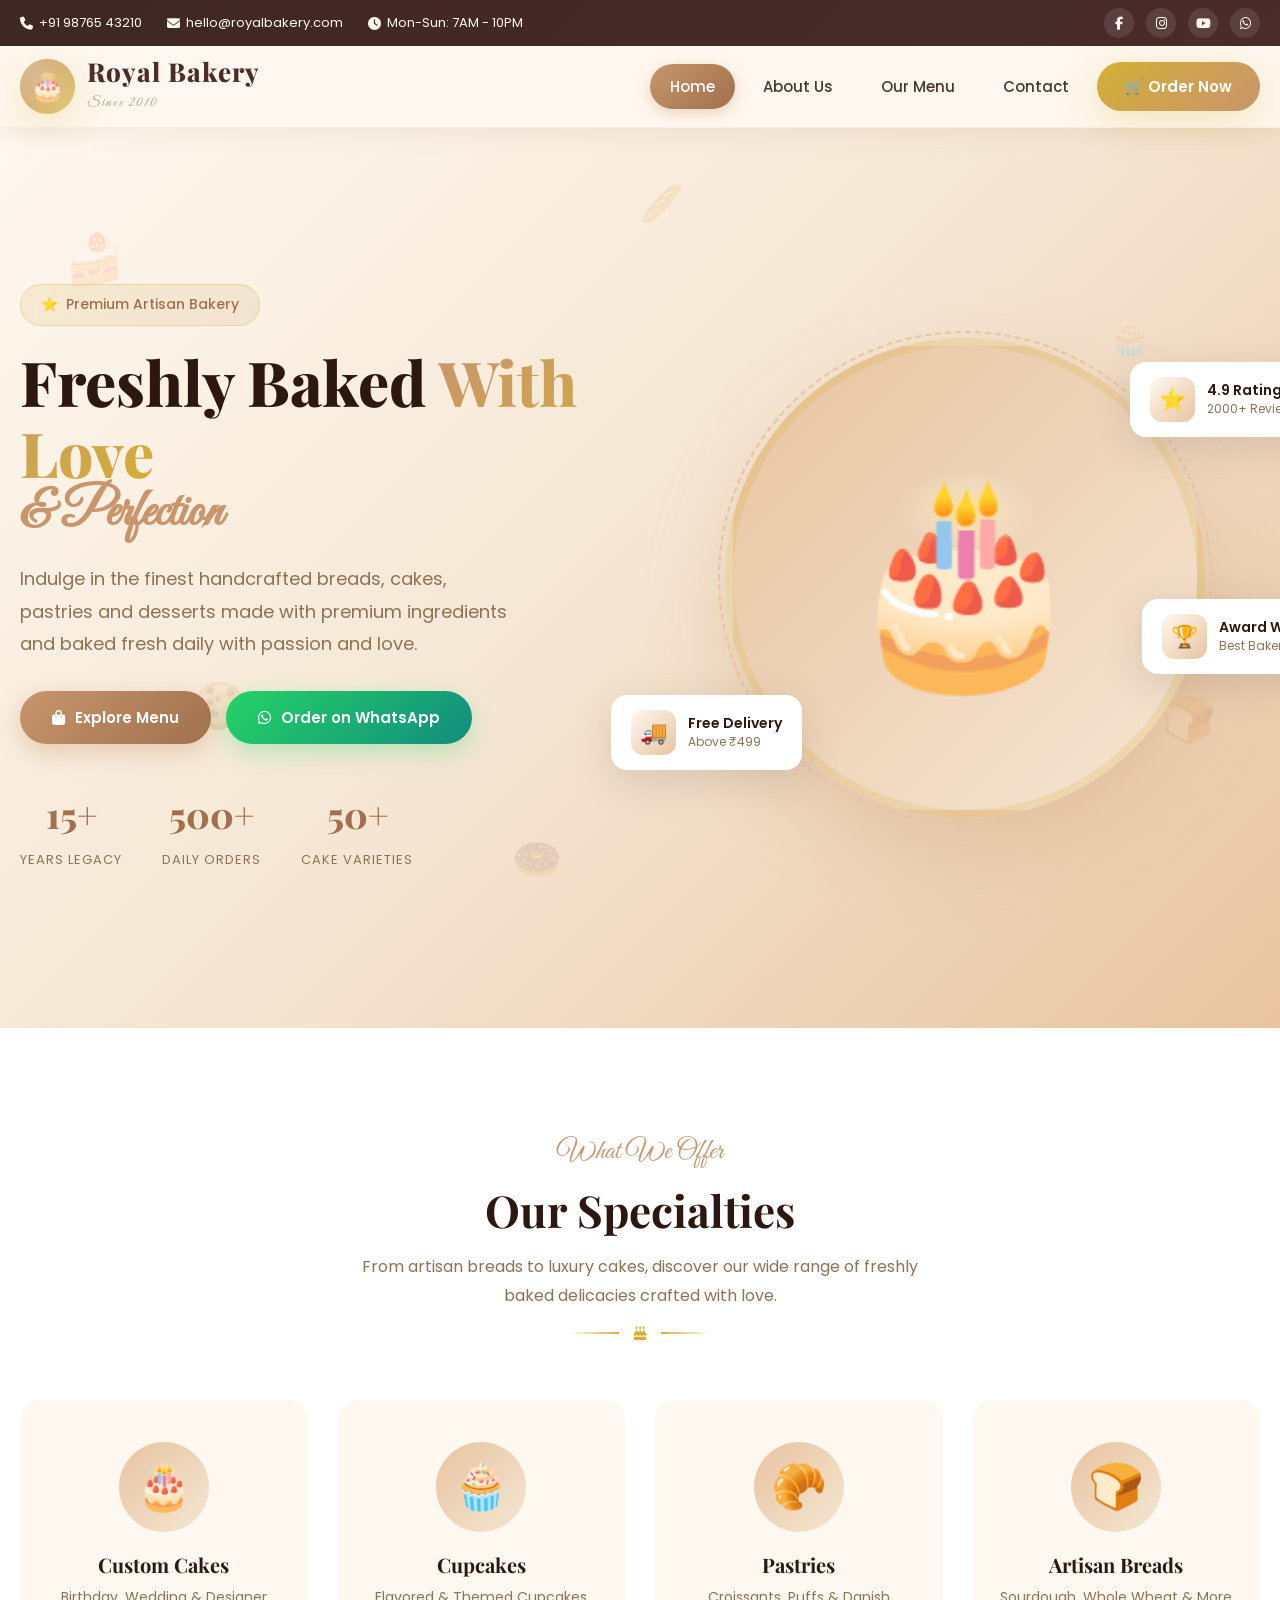
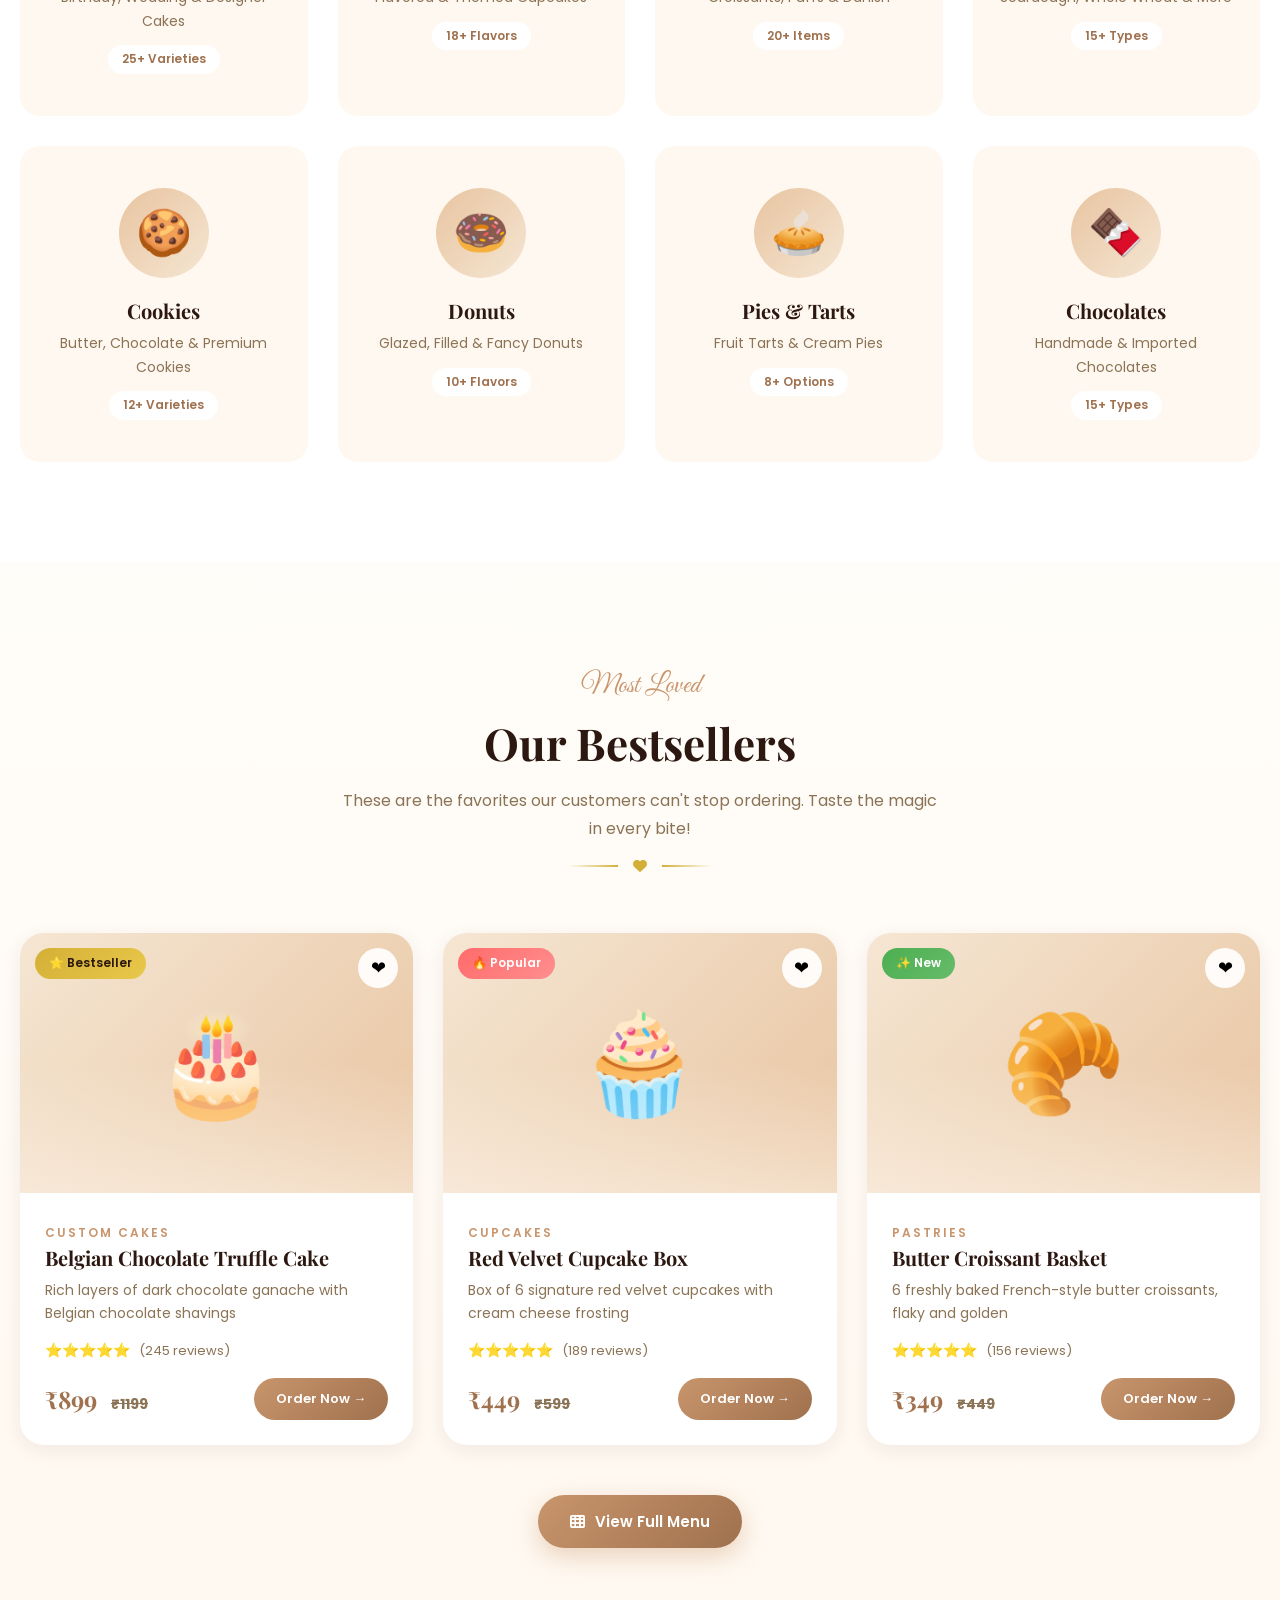
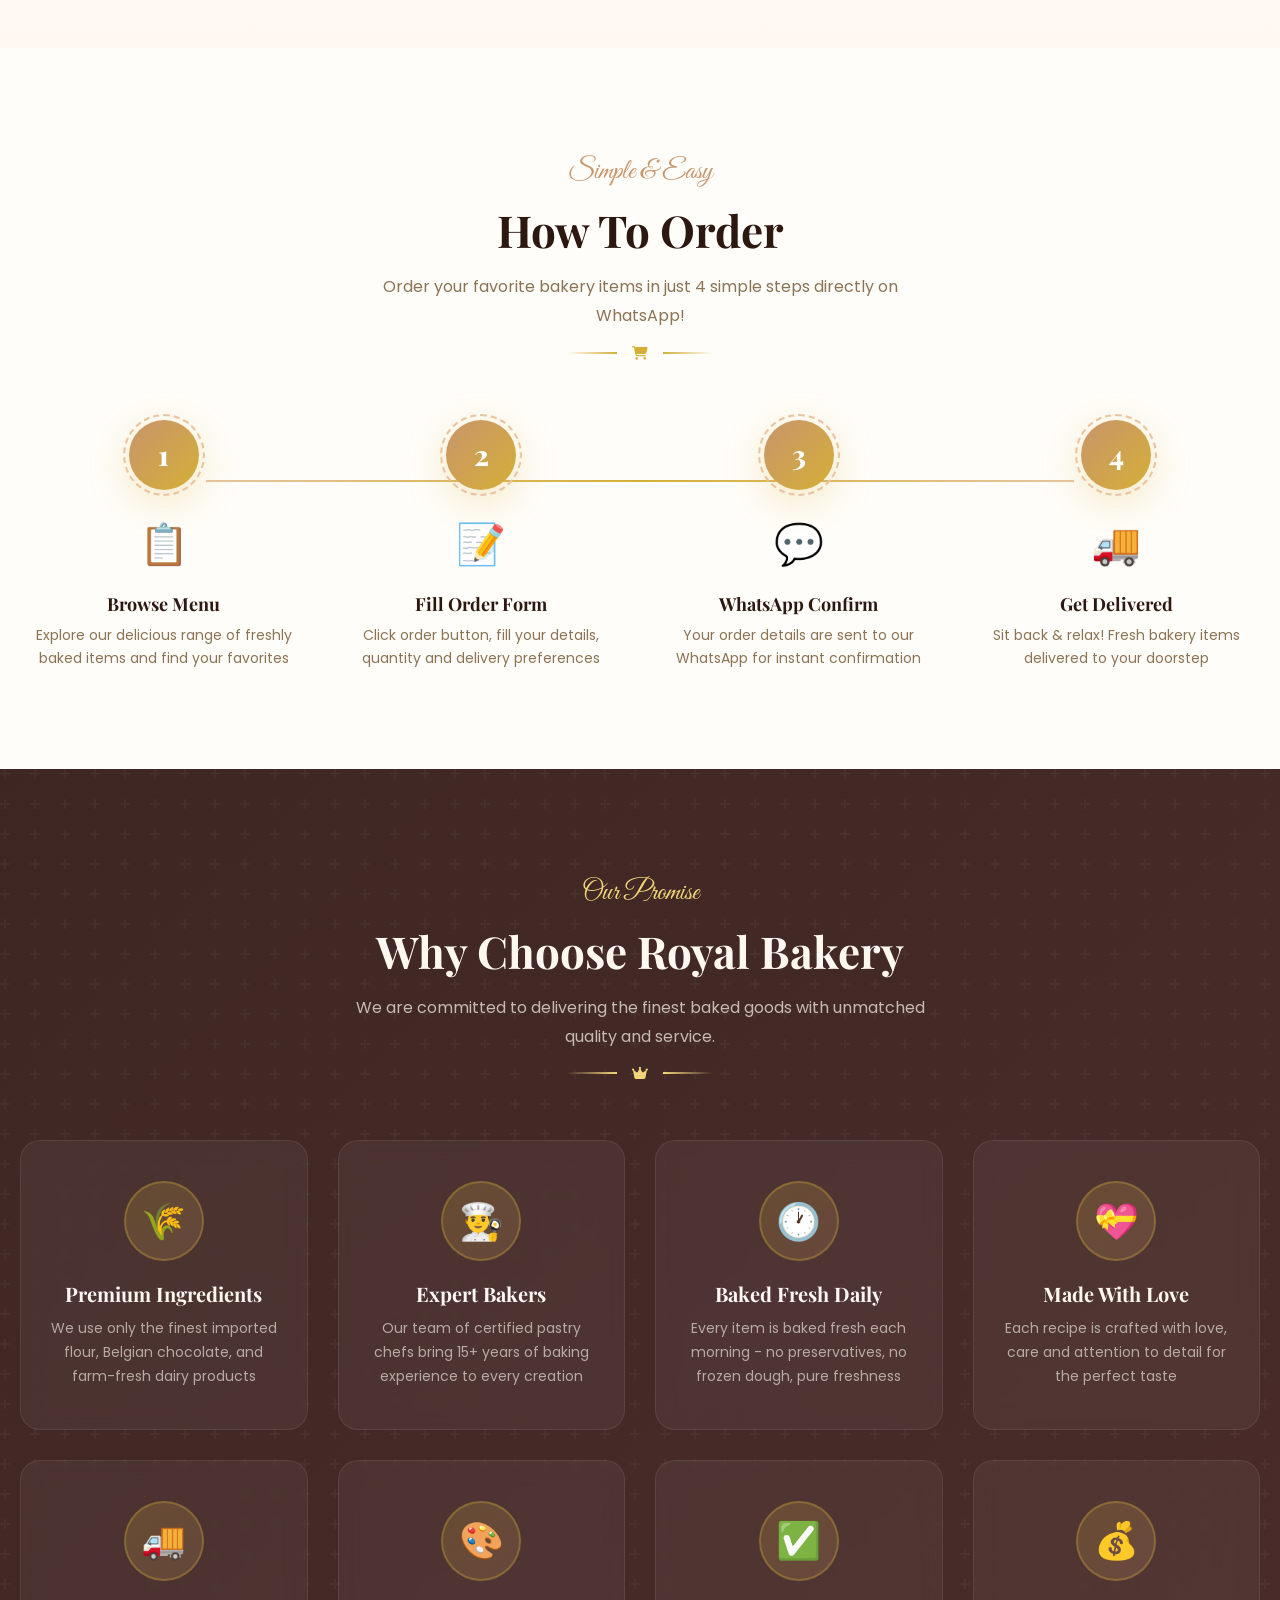
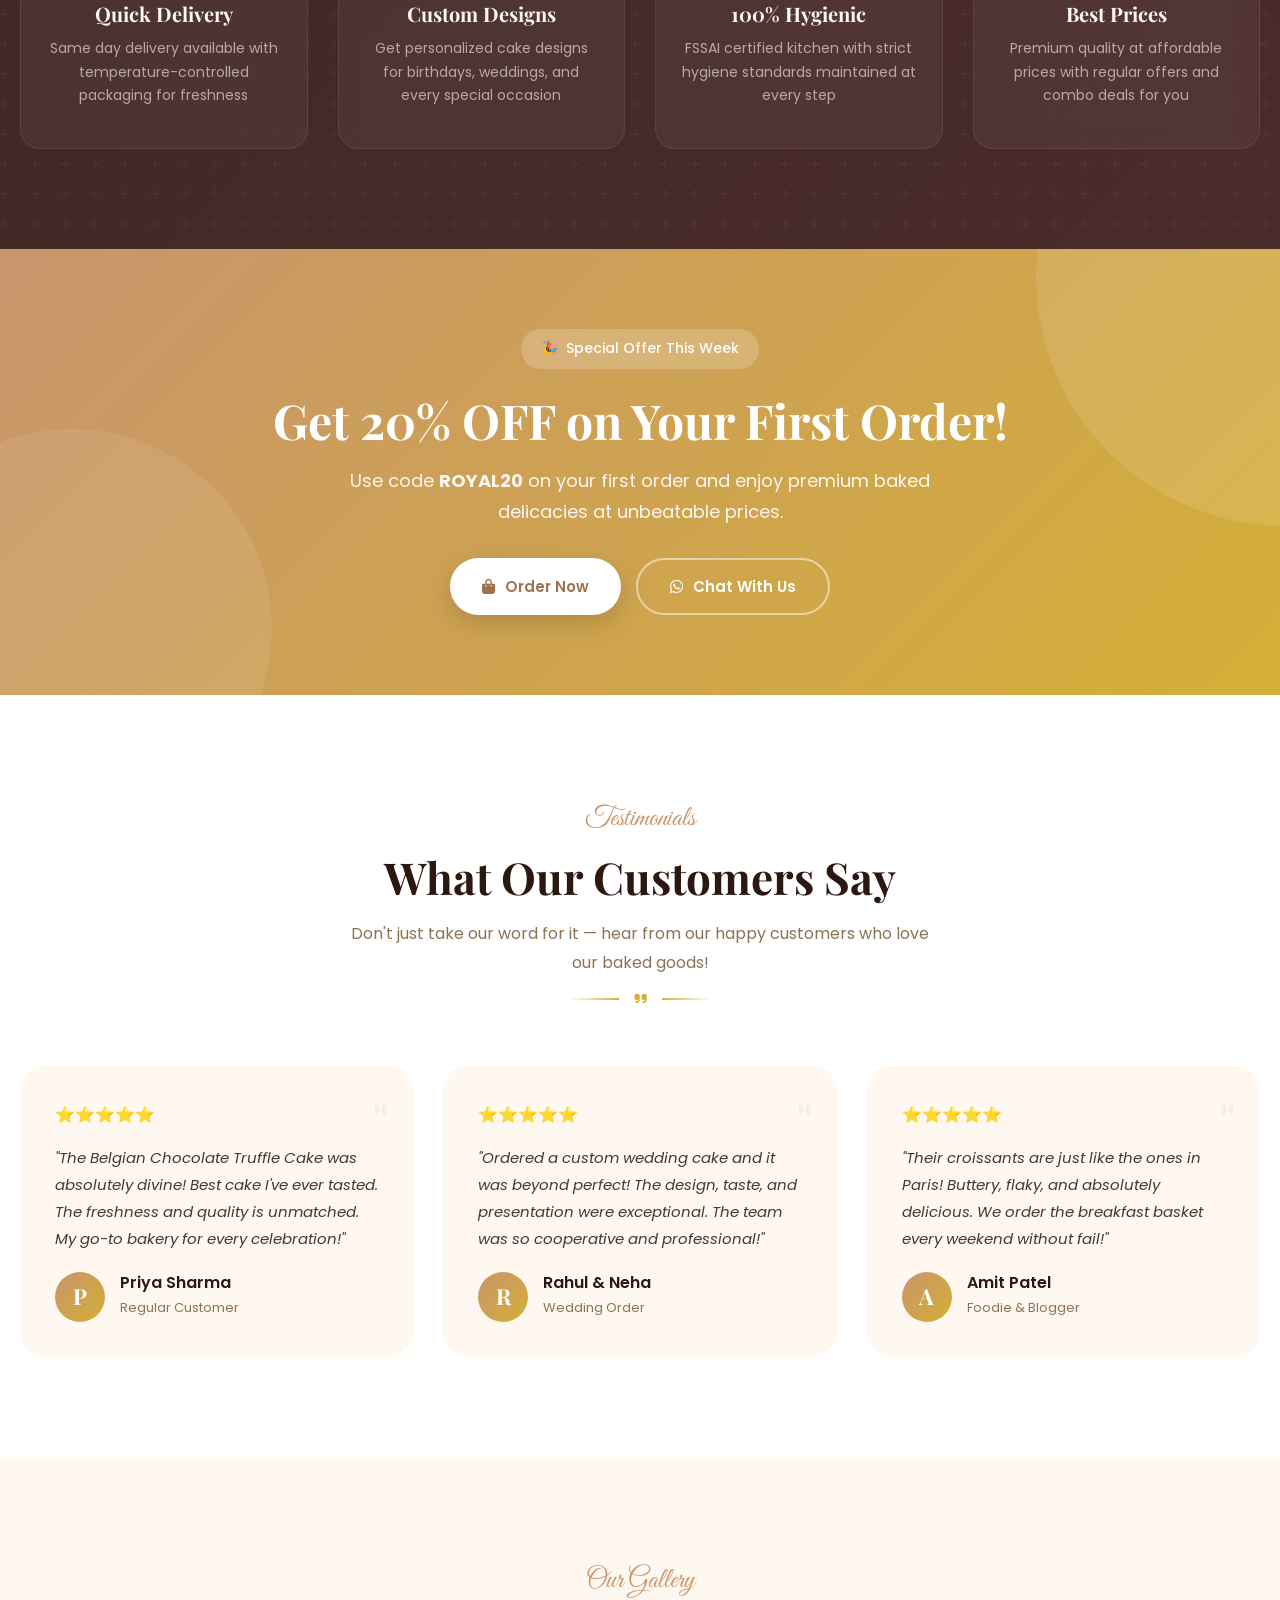
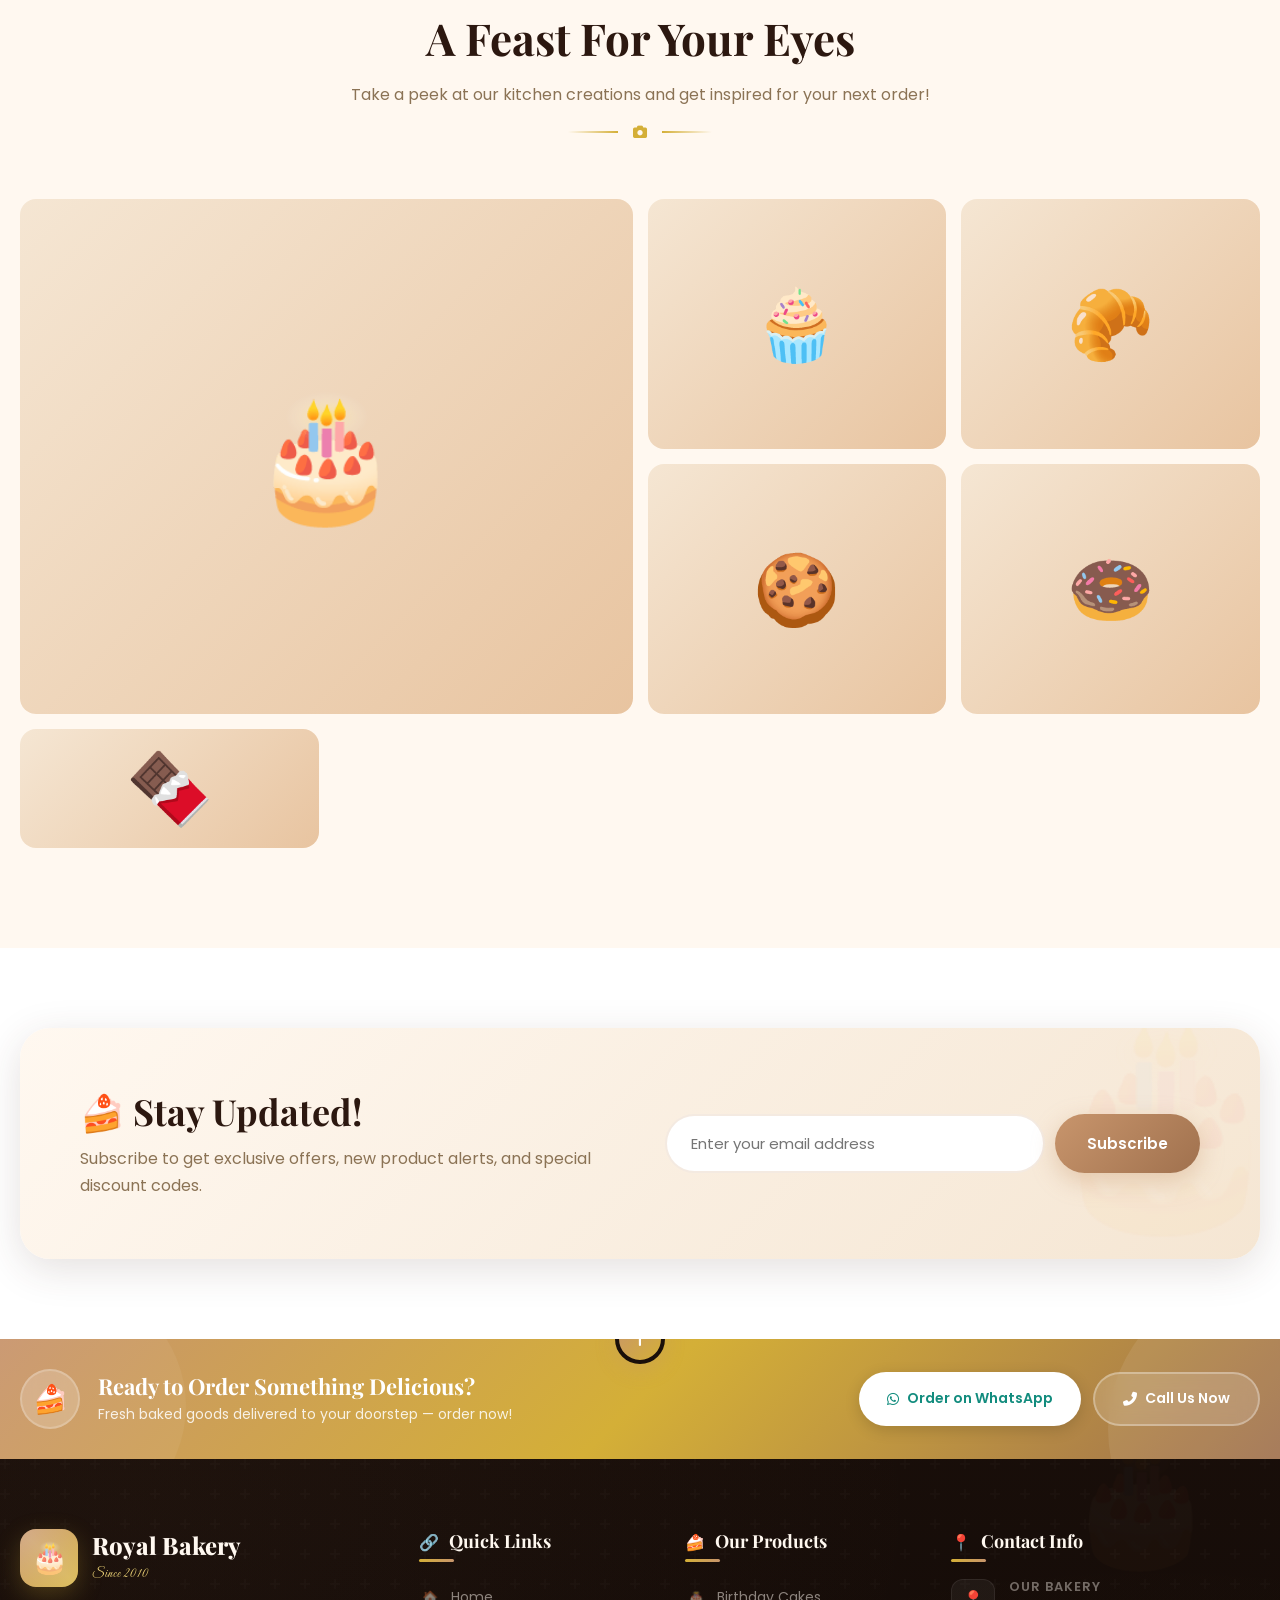
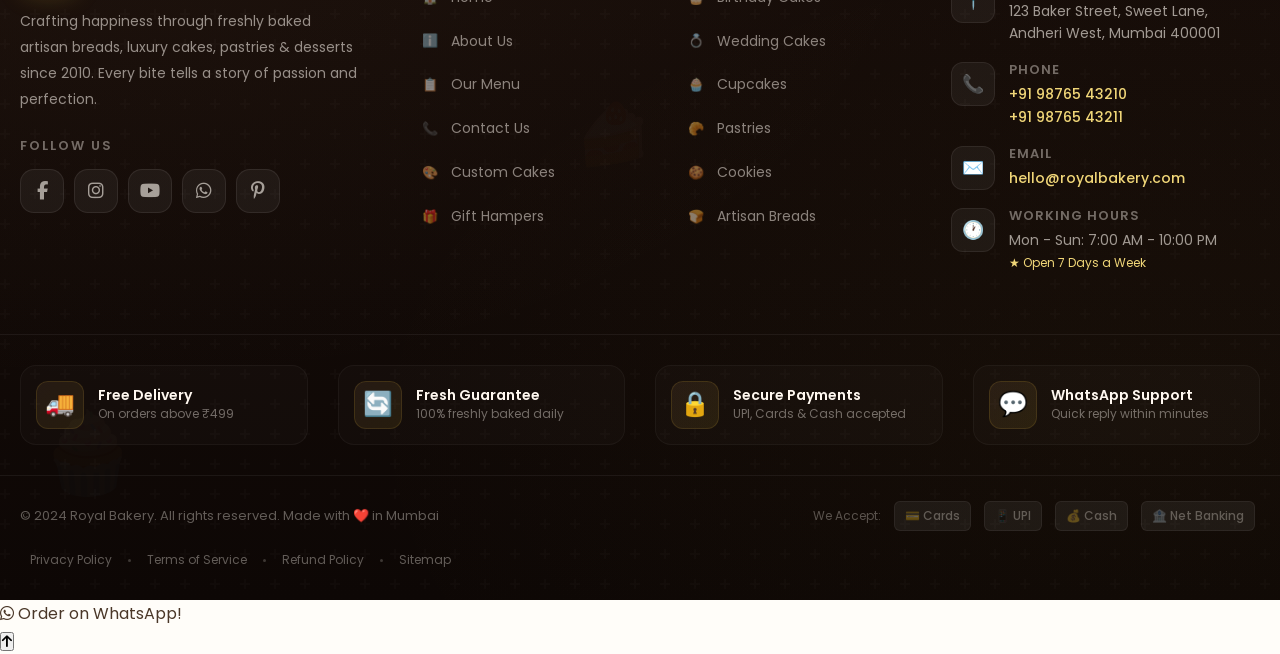
==== commit 62e64112: "Home page updated" ====
--- a/index.html
+++ b/index.html
@@ -532,79 +532,268 @@
         </div>
     </section>
 
-    <!-- Footer -->
-    <footer class="footer">
+<!-- ============================================
+     FOOTER - PREMIUM DESIGN
+     ============================================ -->
+<footer class="footer">
+
+    <!-- Floating Decorations -->
+    <div class="footer-decoration deco-1">🎂</div>
+    <div class="footer-decoration deco-2">🧁</div>
+    <div class="footer-decoration deco-3">🍰</div>
+
+    <!-- Scroll To Top Button -->
+    <div class="footer-scroll-top">
+        <button onclick="window.scrollTo({top:0,behavior:'smooth'})" title="Back to Top">
+            <i class="fas fa-arrow-up"></i>
+        </button>
+    </div>
+
+    <!-- ---- CTA STRIP ---- -->
+    <div class="footer-cta-strip">
+        <div class="container">
+            <div class="footer-cta-inner">
+                <div class="footer-cta-text">
+                    <div class="footer-cta-icon">🍰</div>
+                    <div>
+                        <h3>Ready to Order Something Delicious?</h3>
+                        <p>Fresh baked goods delivered to your doorstep — order now!</p>
+                    </div>
+                </div>
+                <div class="footer-cta-buttons">
+                    <a href="https://wa.me/919876543210?text=Hi Royal Bakery! I'd like to place an order 🎂" target="_blank" class="footer-cta-btn btn-wa">
+                        <i class="fab fa-whatsapp"></i> Order on WhatsApp
+                    </a>
+                    <a href="tel:+919876543210" class="footer-cta-btn btn-call">
+                        <i class="fas fa-phone-alt"></i> Call Us Now
+                    </a>
+                </div>
+            </div>
+        </div>
+    </div>
+
+    <!-- ---- MAIN FOOTER ---- -->
+    <div class="footer-main">
         <div class="container">
             <div class="footer-grid">
+
+                <!-- Column 1: About -->
                 <div class="footer-about">
-                    <a href="index.html" class="logo">
-                        <div class="logo-icon">🎂</div>
-                        <div class="logo-text">
-                            <h1>Royal Bakery</h1>
+                    <a href="index.html" class="footer-logo">
+                        <div class="footer-logo-icon">🎂</div>
+                        <div class="footer-logo-text">
+                            <h2>Royal Bakery</h2>
                             <span>Since 2010</span>
                         </div>
                     </a>
-                    <p>Royal Bakery has been spreading happiness through freshly baked breads, cakes, and pastries since 2010. We believe in using premium ingredients and traditional recipes to create extraordinary treats.</p>
-                    <div class="footer-social">
-                        <a href="#"><i class="fab fa-facebook-f"></i></a>
-                        <a href="#"><i class="fab fa-instagram"></i></a>
-                        <a href="#"><i class="fab fa-youtube"></i></a>
-                        <a href="#"><i class="fab fa-whatsapp"></i></a>
-                        <a href="#"><i class="fab fa-pinterest"></i></a>
-                    </div>
-                </div>
+                    <p>Crafting happiness through freshly baked artisan breads, luxury cakes, pastries & desserts since 2010. Every bite tells a story of passion and perfection.</p>
+                    <div class="footer-social-wrapper">
+                        <h4>Follow Us</h4>
+                        <div class="footer-social">
+                            <a href="#" aria-label="Facebook"><i class="fab fa-facebook-f"></i></a>
+                            <a href="#" aria-label="Instagram"><i class="fab fa-instagram"></i></a>
+                            <a href="#" aria-label="YouTube"><i class="fab fa-youtube"></i></a>
+                            <a href="#" aria-label="WhatsApp"><i class="fab fa-whatsapp"></i></a>
+                            <a href="#" aria-label="Pinterest"><i class="fab fa-pinterest-p"></i></a>
+                        </div>
+                    </div>
+                </div>
+
+                <!-- Column 2: Quick Links -->
                 <div class="footer-col">
-                    <h3>Quick Links</h3>
-                    <ul>
-                        <li><a href="index.html">Home</a></li>
-                        <li><a href="about.html">About Us</a></li>
-                        <li><a href="menu.html">Our Menu</a></li>
-                        <li><a href="contact.html">Contact Us</a></li>
-                        <li><a href="menu.html">Custom Cakes</a></li>
-                        <li><a href="#">Gift Hampers</a></li>
+                    <h3><span class="col-icon">🔗</span> Quick Links</h3>
+                    <ul class="footer-links">
+                        <li>
+                            <a href="index.html">
+                                <span class="link-icon">🏠</span> Home
+                                <span class="link-arrow">→</span>
+                            </a>
+                        </li>
+                        <li>
+                            <a href="about.html">
+                                <span class="link-icon">ℹ️</span> About Us
+                                <span class="link-arrow">→</span>
+                            </a>
+                        </li>
+                        <li>
+                            <a href="menu.html">
+                                <span class="link-icon">📋</span> Our Menu
+                                <span class="link-arrow">→</span>
+                            </a>
+                        </li>
+                        <li>
+                            <a href="contact.html">
+                                <span class="link-icon">📞</span> Contact Us
+                                <span class="link-arrow">→</span>
+                            </a>
+                        </li>
+                        <li>
+                            <a href="menu.html">
+                                <span class="link-icon">🎨</span> Custom Cakes
+                                <span class="link-arrow">→</span>
+                            </a>
+                        </li>
+                        <li>
+                            <a href="#">
+                                <span class="link-icon">🎁</span> Gift Hampers
+                                <span class="link-arrow">→</span>
+                            </a>
+                        </li>
                     </ul>
                 </div>
+
+                <!-- Column 3: Our Products -->
                 <div class="footer-col">
-                    <h3>Our Products</h3>
-                    <ul>
-                        <li><a href="menu.html">Birthday Cakes</a></li>
-                        <li><a href="menu.html">Wedding Cakes</a></li>
-                        <li><a href="menu.html">Cupcakes</a></li>
-                        <li><a href="menu.html">Pastries</a></li>
-                        <li><a href="menu.html">Cookies</a></li>
-                        <li><a href="menu.html">Artisan Breads</a></li>
+                    <h3><span class="col-icon">🍰</span> Our Products</h3>
+                    <ul class="footer-links">
+                        <li>
+                            <a href="menu.html">
+                                <span class="link-icon">🎂</span> Birthday Cakes
+                                <span class="link-arrow">→</span>
+                            </a>
+                        </li>
+                        <li>
+                            <a href="menu.html">
+                                <span class="link-icon">💍</span> Wedding Cakes
+                                <span class="link-arrow">→</span>
+                            </a>
+                        </li>
+                        <li>
+                            <a href="menu.html">
+                                <span class="link-icon">🧁</span> Cupcakes
+                                <span class="link-arrow">→</span>
+                            </a>
+                        </li>
+                        <li>
+                            <a href="menu.html">
+                                <span class="link-icon">🥐</span> Pastries
+                                <span class="link-arrow">→</span>
+                            </a>
+                        </li>
+                        <li>
+                            <a href="menu.html">
+                                <span class="link-icon">🍪</span> Cookies
+                                <span class="link-arrow">→</span>
+                            </a>
+                        </li>
+                        <li>
+                            <a href="menu.html">
+                                <span class="link-icon">🍞</span> Artisan Breads
+                                <span class="link-arrow">→</span>
+                            </a>
+                        </li>
                     </ul>
                 </div>
+
+                <!-- Column 4: Contact Info -->
                 <div class="footer-col">
-                    <h3>Contact Info</h3>
-                    <div class="footer-contact-item">
-                        <div class="fci-icon">📍</div>
-                        <p>123 Baker Street, Sweet Lane, Mumbai, Maharashtra 400001</p>
-                    </div>
-                    <div class="footer-contact-item">
-                        <div class="fci-icon">📞</div>
-                        <p><a href="tel:+919876543210">+91 98765 43210</a><br><a href="tel:+919876543211">+91 98765 43211</a></p>
-                    </div>
-                    <div class="footer-contact-item">
-                        <div class="fci-icon">✉️</div>
-                        <p><a href="mailto:hello@royalbakery.com">hello@royalbakery.com</a></p>
-                    </div>
-                    <div class="footer-contact-item">
-                        <div class="fci-icon">🕐</div>
-                        <p>Mon - Sun: 7:00 AM - 10:00 PM</p>
-                    </div>
-                </div>
-            </div>
-            <div class="footer-bottom">
-                <p>© 2024 Royal Bakery. All rights reserved. Made with ❤️ & 🍰</p>
+                    <h3><span class="col-icon">📍</span> Contact Info</h3>
+                    <div class="footer-contact-list">
+                        <div class="footer-contact-item">
+                            <div class="fci-icon-box">📍</div>
+                            <div class="fci-content">
+                                <h4>Our Bakery</h4>
+                                <p>123 Baker Street, Sweet Lane,<br>Andheri West, Mumbai 400001</p>
+                            </div>
+                        </div>
+                        <div class="footer-contact-item">
+                            <div class="fci-icon-box">📞</div>
+                            <div class="fci-content">
+                                <h4>Phone</h4>
+                                <p>
+                                    <a href="tel:+919876543210">+91 98765 43210</a><br>
+                                    <a href="tel:+919876543211">+91 98765 43211</a>
+                                </p>
+                            </div>
+                        </div>
+                        <div class="footer-contact-item">
+                            <div class="fci-icon-box">✉️</div>
+                            <div class="fci-content">
+                                <h4>Email</h4>
+                                <p><a href="mailto:hello@royalbakery.com">hello@royalbakery.com</a></p>
+                            </div>
+                        </div>
+                        <div class="footer-contact-item">
+                            <div class="fci-icon-box">🕐</div>
+                            <div class="fci-content">
+                                <h4>Working Hours</h4>
+                                <p>Mon - Sun: 7:00 AM - 10:00 PM<br>
+                                <span style="color: var(--gold-light); font-size: 12px;">★ Open 7 Days a Week</span></p>
+                            </div>
+                        </div>
+                    </div>
+                </div>
+
+            </div>
+        </div>
+    </div>
+
+    <!-- ---- FEATURES STRIP ---- -->
+    <div class="footer-features">
+        <div class="container">
+            <div class="footer-features-grid">
+                <div class="footer-feature">
+                    <div class="ff-icon">🚚</div>
+                    <div class="ff-text">
+                        <h4>Free Delivery</h4>
+                        <p>On orders above ₹499</p>
+                    </div>
+                </div>
+                <div class="footer-feature">
+                    <div class="ff-icon">🔄</div>
+                    <div class="ff-text">
+                        <h4>Fresh Guarantee</h4>
+                        <p>100% freshly baked daily</p>
+                    </div>
+                </div>
+                <div class="footer-feature">
+                    <div class="ff-icon">🔒</div>
+                    <div class="ff-text">
+                        <h4>Secure Payments</h4>
+                        <p>UPI, Cards & Cash accepted</p>
+                    </div>
+                </div>
+                <div class="footer-feature">
+                    <div class="ff-icon">💬</div>
+                    <div class="ff-text">
+                        <h4>WhatsApp Support</h4>
+                        <p>Quick reply within minutes</p>
+                    </div>
+                </div>
+            </div>
+        </div>
+    </div>
+
+    <!-- ---- BOTTOM BAR ---- -->
+    <div class="footer-bottom">
+        <div class="container">
+            <div class="footer-bottom-inner">
+                <div class="footer-bottom-left">
+                    <p>© 2024 Royal Bakery. All rights reserved. Made with <span class="heart-icon">❤️</span> in Mumbai</p>
+                </div>
+                <div class="footer-bottom-center">
+                    <div class="payment-methods">
+                        <span>We Accept:</span>
+                        <span class="payment-badge">💳 Cards</span>
+                        <span class="payment-badge">📱 UPI</span>
+                        <span class="payment-badge">💰 Cash</span>
+                        <span class="payment-badge">🏦 Net Banking</span>
+                    </div>
+                </div>
                 <div class="footer-bottom-links">
                     <a href="#">Privacy Policy</a>
+                    <span class="separator"></span>
                     <a href="#">Terms of Service</a>
+                    <span class="separator"></span>
+                    <a href="#">Refund Policy</a>
+                    <span class="separator"></span>
                     <a href="#">Sitemap</a>
                 </div>
             </div>
         </div>
-    </footer>
+    </div>
+
+</footer>
 
     <!-- WhatsApp Float Button -->
     <div class="whatsapp-float">
--- a/style.css
+++ b/style.css
@@ -2072,7 +2072,7 @@
 }
 
 /* ============================================
-   LIGHTBOX / MODAL
+   LIGHTBOX / MODAL - PREMIUM REDESIGN
    ============================================ */
 .lightbox-overlay {
     position: fixed;
@@ -2080,56 +2080,1363 @@
     left: 0;
     width: 100%;
     height: 100%;
-    background: rgba(44, 24, 16, 0.7);
-    backdrop-filter: blur(8px);
+    background: rgba(44, 24, 16, 0.75);
+    backdrop-filter: blur(12px);
+    -webkit-backdrop-filter: blur(12px);
     z-index: 10000;
     display: none;
     align-items: center;
     justify-content: center;
     padding: 20px;
-    animation: fadeIn 0.3s ease;
 }
 
 .lightbox-overlay.active {
     display: flex;
-}
-
-@keyframes fadeIn {
+    animation: overlayFadeIn 0.3s ease;
+}
+
+@keyframes overlayFadeIn {
     from { opacity: 0; }
     to { opacity: 1; }
 }
 
 .lightbox-modal {
     background: var(--white);
-    border-radius: 24px;
-    max-width: 550px;
+    border-radius: 28px;
+    max-width: 620px;
     width: 100%;
-    max-height: 90vh;
+    max-height: 92vh;
     overflow-y: auto;
-    box-shadow: 0 30px 80px rgba(0,0,0,0.3);
-    animation: slideUp 0.4s ease;
-    position: relative;
-}
-
-@keyframes slideUp {
-    from { opacity: 0; transform: translateY(50px); }
-    to { opacity: 1; transform: translateY(0); }
-}
-
+    overflow-x: hidden;
+    box-shadow: 
+        0 30px 80px rgba(0, 0, 0, 0.35),
+        0 0 0 1px rgba(200, 149, 108, 0.1);
+    animation: modalSlideUp 0.5s cubic-bezier(0.175, 0.885, 0.32, 1.275);
+    position: relative;
+}
+
+.lightbox-modal::-webkit-scrollbar {
+    width: 6px;
+}
+
+.lightbox-modal::-webkit-scrollbar-track {
+    background: transparent;
+}
+
+.lightbox-modal::-webkit-scrollbar-thumb {
+    background: var(--primary-light);
+    border-radius: 10px;
+}
+
+@keyframes modalSlideUp {
+    from { 
+        opacity: 0; 
+        transform: translateY(60px) scale(0.95); 
+    }
+    to { 
+        opacity: 1; 
+        transform: translateY(0) scale(1); 
+    }
+}
+
+/* Close Button */
 .lightbox-close {
     position: absolute;
-    top: 15px;
-    right: 15px;
-    width: 40px;
-    height: 40px;
+    top: 18px;
+    right: 18px;
+    width: 42px;
+    height: 42px;
     border-radius: 50%;
+    background: rgba(255, 248, 240, 0.9);
+    backdrop-filter: blur(10px);
+    border: 2px solid rgba(200, 149, 108, 0.15);
+    font-size: 18px;
+    cursor: pointer;
+    display: flex;
+    align-items: center;
+    justify-content: center;
+    transition: all 0.3s ease;
+    z-index: 10;
+    color: var(--text);
+    font-weight: 600;
+}
+
+.lightbox-close:hover {
+    background: #FF6B6B;
+    color: var(--white);
+    border-color: #FF6B6B;
+    transform: rotate(90deg) scale(1.1);
+    box-shadow: 0 4px 15px rgba(255, 107, 107, 0.4);
+}
+
+/* ---- HEADER SECTION ---- */
+.lightbox-header {
+    background: linear-gradient(135deg, var(--cream) 0%, var(--cream-dark) 50%, rgba(200, 149, 108, 0.15) 100%);
+    padding: 35px 35px 30px;
+    text-align: center;
+    position: relative;
+    overflow: hidden;
+    border-bottom: 1px solid rgba(200, 149, 108, 0.12);
+}
+
+.lightbox-header::before {
+    content: '';
+    position: absolute;
+    top: -50%;
+    right: -30%;
+    width: 250px;
+    height: 250px;
+    border-radius: 50%;
+    background: radial-gradient(circle, rgba(212, 175, 55, 0.08), transparent 70%);
+    pointer-events: none;
+}
+
+.lightbox-header::after {
+    content: '';
+    position: absolute;
+    bottom: -40%;
+    left: -20%;
+    width: 200px;
+    height: 200px;
+    border-radius: 50%;
+    background: radial-gradient(circle, rgba(200, 149, 108, 0.08), transparent 70%);
+    pointer-events: none;
+}
+
+.lightbox-product-icon {
+    width: 90px;
+    height: 90px;
+    margin: 0 auto 18px;
+    border-radius: 50%;
+    background: linear-gradient(145deg, var(--white), var(--cream-dark));
+    display: flex;
+    align-items: center;
+    justify-content: center;
+    font-size: 46px;
+    box-shadow: 
+        0 8px 25px rgba(200, 149, 108, 0.2),
+        inset 0 -3px 8px rgba(200, 149, 108, 0.08);
+    border: 3px solid rgba(212, 175, 55, 0.2);
+    position: relative;
+    z-index: 2;
+    animation: iconPulse 3s ease-in-out infinite;
+}
+
+@keyframes iconPulse {
+    0%, 100% { transform: scale(1); box-shadow: 0 8px 25px rgba(200, 149, 108, 0.2); }
+    50% { transform: scale(1.05); box-shadow: 0 12px 35px rgba(200, 149, 108, 0.3); }
+}
+
+.lightbox-header h2 {
+    font-size: 24px;
+    color: var(--dark);
+    margin-bottom: 8px;
+    font-weight: 700;
+    position: relative;
+    z-index: 2;
+    line-height: 1.3;
+}
+
+.lightbox-header .lightbox-meta {
+    display: flex;
+    align-items: center;
+    justify-content: center;
+    gap: 12px;
+    flex-wrap: wrap;
+    position: relative;
+    z-index: 2;
+}
+
+.lightbox-meta .meta-tag {
+    display: inline-flex;
+    align-items: center;
+    gap: 5px;
+    padding: 5px 14px;
+    border-radius: 50px;
+    font-size: 12px;
+    font-weight: 600;
+}
+
+.meta-tag.category-tag {
+    background: rgba(200, 149, 108, 0.12);
+    color: var(--primary-dark);
+    border: 1px solid rgba(200, 149, 108, 0.2);
+}
+
+.meta-tag.price-tag {
+    background: linear-gradient(135deg, var(--gold), var(--primary));
+    color: var(--white);
+    font-size: 14px;
+    padding: 6px 18px;
+    box-shadow: 0 4px 12px rgba(212, 175, 55, 0.3);
+}
+
+.meta-tag.rating-tag {
+    background: rgba(212, 175, 55, 0.1);
+    color: var(--primary-dark);
+    border: 1px solid rgba(212, 175, 55, 0.2);
+}
+
+/* ---- FORM SECTION ---- */
+.lightbox-form {
+    padding: 30px 35px 35px;
+}
+
+.form-section-title {
+    display: flex;
+    align-items: center;
+    gap: 10px;
+    margin-bottom: 22px;
+    padding-bottom: 12px;
+    border-bottom: 2px solid var(--cream-dark);
+}
+
+.form-section-title .section-icon {
+    width: 36px;
+    height: 36px;
+    border-radius: 10px;
+    background: linear-gradient(135deg, var(--primary-light), var(--cream));
+    display: flex;
+    align-items: center;
+    justify-content: center;
+    font-size: 18px;
+    flex-shrink: 0;
+}
+
+.form-section-title h3 {
+    font-size: 16px;
+    color: var(--dark);
+    font-family: 'Poppins', sans-serif;
+    font-weight: 600;
+    letter-spacing: 0.3px;
+}
+
+.form-section-title h3 span {
+    font-weight: 400;
+    color: var(--text-light);
+    font-size: 13px;
+    margin-left: 5px;
+}
+
+/* Form Groups */
+.form-group {
+    margin-bottom: 18px;
+    position: relative;
+}
+
+.form-group label {
+    display: flex;
+    align-items: center;
+    gap: 6px;
+    font-size: 13px;
+    font-weight: 600;
+    color: var(--dark);
+    margin-bottom: 7px;
+    letter-spacing: 0.3px;
+}
+
+.form-group label .label-icon {
+    font-size: 14px;
+    opacity: 0.7;
+}
+
+.form-group label .required {
+    color: #FF6B6B;
+    font-size: 15px;
+    font-weight: 700;
+}
+
+.form-group label .optional-tag {
+    font-size: 10px;
+    font-weight: 500;
+    color: var(--text-light);
     background: var(--cream);
+    padding: 1px 8px;
+    border-radius: 10px;
+    margin-left: auto;
+    text-transform: uppercase;
+    letter-spacing: 0.5px;
+}
+
+.form-group input,
+.form-group select,
+.form-group textarea {
+    width: 100%;
+    padding: 13px 16px;
+    border: 2px solid rgba(200, 149, 108, 0.15);
+    border-radius: 14px;
+    font-family: 'Poppins', sans-serif;
+    font-size: 14px;
+    color: var(--text);
+    background: var(--off-white);
+    outline: none;
+    transition: all 0.3s ease;
+    -webkit-appearance: none;
+    appearance: none;
+}
+
+.form-group input::placeholder,
+.form-group textarea::placeholder {
+    color: #B8A898;
+    font-weight: 400;
+}
+
+.form-group input:hover,
+.form-group select:hover,
+.form-group textarea:hover {
+    border-color: rgba(200, 149, 108, 0.35);
+    background: var(--white);
+}
+
+.form-group input:focus,
+.form-group select:focus,
+.form-group textarea:focus {
+    border-color: var(--primary);
+    background: var(--white);
+    box-shadow: 
+        0 0 0 4px rgba(200, 149, 108, 0.08),
+        0 4px 12px rgba(200, 149, 108, 0.08);
+}
+
+.form-group select {
+    background-image: url("data:image/svg+xml,%3Csvg xmlns='http://www.w3.org/2000/svg' width='12' height='12' viewBox='0 0 12 12'%3E%3Cpath d='M6 8L1 3h10z' fill='%23A0714E'/%3E%3C/svg%3E");
+    background-repeat: no-repeat;
+    background-position: right 16px center;
+    padding-right: 40px;
+    cursor: pointer;
+}
+
+.form-group textarea {
+    height: 90px;
+    resize: vertical;
+    min-height: 70px;
+    max-height: 180px;
+    line-height: 1.6;
+}
+
+.form-row {
+    display: grid;
+    grid-template-columns: 1fr 1fr;
+    gap: 14px;
+}
+
+/* Input with icon */
+.input-with-icon {
+    position: relative;
+}
+
+.input-with-icon .input-icon {
+    position: absolute;
+    left: 14px;
+    top: 50%;
+    transform: translateY(-50%);
+    font-size: 16px;
+    opacity: 0.5;
+    pointer-events: none;
+    z-index: 2;
+}
+
+.input-with-icon input,
+.input-with-icon select {
+    padding-left: 42px;
+}
+
+/* ---- FORM DIVIDER ---- */
+.form-divider {
+    height: 1px;
+    background: linear-gradient(90deg, transparent, var(--cream-dark), var(--primary-light), var(--cream-dark), transparent);
+    margin: 24px 0;
+    position: relative;
+}
+
+.form-divider::after {
+    content: '✦';
+    position: absolute;
+    top: 50%;
+    left: 50%;
+    transform: translate(-50%, -50%);
+    background: var(--white);
+    padding: 0 12px;
+    font-size: 10px;
+    color: var(--primary-light);
+}
+
+/* ---- SUBMIT BUTTON ---- */
+.form-submit-btn {
+    width: 100%;
+    padding: 16px 24px;
+    background: linear-gradient(135deg, #25D366, #128C7E);
+    color: var(--white);
     border: none;
-    font-size: 20px;
+    border-radius: 16px;
+    font-family: 'Poppins', sans-serif;
+    font-weight: 700;
+    font-size: 16px;
     cursor: pointer;
-    display: flex;
-    align-items: center;
-    justify-content: center;
-    transition: var(--transition);
-    z-index: 5;
-    +    transition: all 0.4s cubic-bezier(0.175, 0.885, 0.32, 1.275);
+    display: flex;
+    align-items: center;
+    justify-content: center;
+    gap: 10px;
+    margin-top: 8px;
+    position: relative;
+    overflow: hidden;
+    letter-spacing: 0.3px;
+}
+
+.form-submit-btn::before {
+    content: '';
+    position: absolute;
+    top: -50%;
+    left: -50%;
+    width: 200%;
+    height: 200%;
+    background: linear-gradient(45deg, transparent, rgba(255,255,255,0.15), transparent);
+    transform: translateX(-100%) rotate(45deg);
+    transition: 0.6s;
+}
+
+.form-submit-btn:hover::before {
+    transform: translateX(100%) rotate(45deg);
+}
+
+.form-submit-btn:hover {
+    transform: translateY(-3px);
+    box-shadow: 0 10px 30px rgba(37, 211, 102, 0.4);
+}
+
+.form-submit-btn:active {
+    transform: translateY(-1px);
+}
+
+.form-submit-btn .btn-icon {
+    font-size: 22px;
+    display: flex;
+    align-items: center;
+}
+
+.form-submit-btn .btn-text {
+    display: flex;
+    flex-direction: column;
+    align-items: flex-start;
+    line-height: 1.2;
+}
+
+.form-submit-btn .btn-text small {
+    font-size: 10px;
+    font-weight: 400;
+    opacity: 0.85;
+    letter-spacing: 0.5px;
+}
+
+/* ---- FORM FOOTER ---- */
+.form-footer {
+    display: flex;
+    align-items: center;
+    justify-content: center;
+    gap: 20px;
+    margin-top: 18px;
+    padding-top: 18px;
+    border-top: 1px solid var(--cream-dark);
+    flex-wrap: wrap;
+}
+
+.form-footer-item {
+    display: flex;
+    align-items: center;
+    gap: 6px;
+    font-size: 11px;
+    color: var(--text-light);
+    font-weight: 500;
+}
+
+.form-footer-item .footer-icon {
+    font-size: 14px;
+}
+
+.form-footer-item.secure .footer-icon {
+    color: #25D366;
+}
+
+.form-footer-item.fast .footer-icon {
+    color: var(--gold);
+}
+
+.form-footer-item.safe .footer-icon {
+    color: #4A90D9;
+}
+
+/* ---- RESPONSIVE ---- */
+@media (max-width: 640px) {
+    .lightbox-modal {
+        border-radius: 20px;
+        max-height: 95vh;
+        margin: 10px;
+    }
+
+    .lightbox-header {
+        padding: 28px 22px 24px;
+    }
+
+    .lightbox-header h2 {
+        font-size: 20px;
+    }
+
+    .lightbox-product-icon {
+        width: 75px;
+        height: 75px;
+        font-size: 38px;
+    }
+
+    .lightbox-form {
+        padding: 22px 22px 28px;
+    }
+
+    .form-row {
+        grid-template-columns: 1fr;
+        gap: 0;
+    }
+
+    .form-section-title {
+        margin-bottom: 18px;
+    }
+
+    .lightbox-meta {
+        gap: 8px;
+    }
+
+    .form-footer {
+        flex-direction: column;
+        gap: 8px;
+    }
+
+    .lightbox-close {
+        top: 12px;
+        right: 12px;
+        width: 38px;
+        height: 38px;
+    }
+
+    .form-submit-btn {
+        padding: 14px 20px;
+        font-size: 15px;
+        border-radius: 14px;
+    }
+}
+
+/* ============================================
+   FOOTER - PREMIUM REDESIGN
+   ============================================ */
+.footer {
+    background: linear-gradient(180deg, #1A0F0A 0%, #0D0705 100%);
+    color: var(--cream);
+    position: relative;
+    overflow: hidden;
+}
+
+/* Footer Background Decorative Elements */
+.footer::before {
+    content: '';
+    position: absolute;
+    top: 0;
+    left: 0;
+    width: 100%;
+    height: 100%;
+    background: 
+        radial-gradient(ellipse at 10% 20%, rgba(200, 149, 108, 0.04) 0%, transparent 50%),
+        radial-gradient(ellipse at 90% 80%, rgba(212, 175, 55, 0.03) 0%, transparent 50%),
+        url("data:image/svg+xml,%3Csvg width='60' height='60' viewBox='0 0 60 60' xmlns='http://www.w3.org/2000/svg'%3E%3Cg fill='none' fill-rule='evenodd'%3E%3Cg fill='%23ffffff' fill-opacity='0.015'%3E%3Cpath d='M36 34v-4h-2v4h-4v2h4v4h2v-4h4v-2h-4zm0-30V0h-2v4h-4v2h4v4h2V6h4V4h-4zM6 34v-4H4v4H0v2h4v4h2v-4h4v-2H6zM6 4V0H4v4H0v2h4v4h2V6h4V4H6z'/%3E%3C/g%3E%3C/g%3E%3C/svg%3E");
+    pointer-events: none;
+}
+
+/* ---- FOOTER TOP CTA STRIP ---- */
+.footer-cta-strip {
+    background: linear-gradient(135deg, var(--primary), var(--gold), var(--primary-dark));
+    padding: 0;
+    position: relative;
+    z-index: 2;
+    overflow: hidden;
+}
+
+.footer-cta-strip::before {
+    content: '';
+    position: absolute;
+    top: -50%;
+    right: -10%;
+    width: 300px;
+    height: 300px;
+    border-radius: 50%;
+    background: rgba(255, 255, 255, 0.08);
+    pointer-events: none;
+}
+
+.footer-cta-strip::after {
+    content: '';
+    position: absolute;
+    bottom: -60%;
+    left: -5%;
+    width: 250px;
+    height: 250px;
+    border-radius: 50%;
+    background: rgba(255, 255, 255, 0.05);
+    pointer-events: none;
+}
+
+.footer-cta-inner {
+    display: flex;
+    align-items: center;
+    justify-content: space-between;
+    padding: 30px 0;
+    gap: 30px;
+    flex-wrap: wrap;
+    position: relative;
+    z-index: 2;
+}
+
+.footer-cta-text {
+    display: flex;
+    align-items: center;
+    gap: 18px;
+}
+
+.footer-cta-icon {
+    width: 60px;
+    height: 60px;
+    border-radius: 50%;
+    background: rgba(255, 255, 255, 0.2);
+    backdrop-filter: blur(10px);
+    display: flex;
+    align-items: center;
+    justify-content: center;
+    font-size: 28px;
+    flex-shrink: 0;
+    border: 2px solid rgba(255, 255, 255, 0.2);
+    animation: ctaIconPulse 3s ease-in-out infinite;
+}
+
+@keyframes ctaIconPulse {
+    0%, 100% { transform: scale(1); }
+    50% { transform: scale(1.08); }
+}
+
+.footer-cta-text h3 {
+    font-size: 22px;
+    color: var(--white);
+    font-weight: 700;
+    line-height: 1.3;
+    margin-bottom: 2px;
+    font-family: 'Playfair Display', serif;
+}
+
+.footer-cta-text p {
+    font-size: 14px;
+    color: rgba(255, 255, 255, 0.85);
+    font-weight: 400;
+}
+
+.footer-cta-buttons {
+    display: flex;
+    gap: 12px;
+    flex-shrink: 0;
+}
+
+.footer-cta-btn {
+    padding: 13px 28px;
+    border-radius: 50px;
+    font-family: 'Poppins', sans-serif;
+    font-weight: 600;
+    font-size: 14px;
+    cursor: pointer;
+    transition: all 0.3s ease;
+    display: inline-flex;
+    align-items: center;
+    gap: 8px;
+    text-decoration: none;
+    border: none;
+    white-space: nowrap;
+}
+
+.footer-cta-btn.btn-wa {
+    background: var(--white);
+    color: #128C7E;
+    box-shadow: 0 4px 15px rgba(0, 0, 0, 0.15);
+}
+
+.footer-cta-btn.btn-wa:hover {
+    transform: translateY(-3px);
+    box-shadow: 0 8px 25px rgba(0, 0, 0, 0.2);
+    background: #25D366;
+    color: var(--white);
+}
+
+.footer-cta-btn.btn-call {
+    background: rgba(255, 255, 255, 0.15);
+    color: var(--white);
+    border: 2px solid rgba(255, 255, 255, 0.3);
+    backdrop-filter: blur(10px);
+}
+
+.footer-cta-btn.btn-call:hover {
+    background: var(--white);
+    color: var(--primary-dark);
+    border-color: var(--white);
+    transform: translateY(-3px);
+}
+
+/* ---- FOOTER MAIN CONTENT ---- */
+.footer-main {
+    padding: 70px 0 50px;
+    position: relative;
+    z-index: 2;
+}
+
+.footer-grid {
+    display: grid;
+    grid-template-columns: 1.6fr 1fr 1fr 1.4fr;
+    gap: 45px;
+}
+
+/* Footer About Column */
+.footer-about .footer-logo {
+    display: flex;
+    align-items: center;
+    gap: 14px;
+    margin-bottom: 22px;
+    text-decoration: none;
+}
+
+.footer-logo-icon {
+    width: 58px;
+    height: 58px;
+    background: linear-gradient(135deg, var(--primary), var(--gold));
+    border-radius: 16px;
+    display: flex;
+    align-items: center;
+    justify-content: center;
+    font-size: 30px;
+    box-shadow: 0 8px 25px rgba(212, 175, 55, 0.25);
+    position: relative;
+    overflow: hidden;
+}
+
+.footer-logo-icon::after {
+    content: '';
+    position: absolute;
+    top: -50%;
+    left: -50%;
+    width: 200%;
+    height: 200%;
+    background: linear-gradient(45deg, transparent, rgba(255, 255, 255, 0.2), transparent);
+    animation: logoShine 4s infinite;
+}
+
+.footer-logo-text h2 {
+    font-size: 24px;
+    color: var(--cream);
+    font-weight: 800;
+    line-height: 1.1;
+    font-family: 'Playfair Display', serif;
+}
+
+.footer-logo-text span {
+    font-family: 'Great Vibes', cursive;
+    font-size: 13px;
+    color: var(--gold-light);
+    letter-spacing: 1px;
+}
+
+.footer-about > p {
+    font-size: 14px;
+    color: rgba(255, 248, 240, 0.55);
+    line-height: 1.85;
+    margin-bottom: 25px;
+    max-width: 340px;
+}
+
+/* Footer Social Links */
+.footer-social-wrapper h4 {
+    font-size: 13px;
+    text-transform: uppercase;
+    letter-spacing: 2px;
+    color: rgba(255, 248, 240, 0.4);
+    margin-bottom: 14px;
+    font-family: 'Poppins', sans-serif;
+    font-weight: 600;
+}
+
+.footer-social {
+    display: flex;
+    gap: 10px;
+}
+
+.footer-social a {
+    width: 44px;
+    height: 44px;
+    border-radius: 14px;
+    background: rgba(255, 255, 255, 0.05);
+    border: 1px solid rgba(255, 255, 255, 0.08);
+    display: flex;
+    align-items: center;
+    justify-content: center;
+    color: rgba(255, 248, 240, 0.6);
+    font-size: 18px;
+    transition: all 0.4s cubic-bezier(0.175, 0.885, 0.32, 1.275);
+    text-decoration: none;
+    position: relative;
+    overflow: hidden;
+}
+
+.footer-social a::before {
+    content: '';
+    position: absolute;
+    top: 0;
+    left: 0;
+    width: 100%;
+    height: 100%;
+    border-radius: 14px;
+    opacity: 0;
+    transition: opacity 0.3s ease;
+}
+
+.footer-social a:nth-child(1)::before { background: linear-gradient(135deg, #1877F2, #42A5F5); }
+.footer-social a:nth-child(2)::before { background: linear-gradient(135deg, #E4405F, #F77737, #FCAF45); }
+.footer-social a:nth-child(3)::before { background: linear-gradient(135deg, #FF0000, #FF4444); }
+.footer-social a:nth-child(4)::before { background: linear-gradient(135deg, #25D366, #128C7E); }
+.footer-social a:nth-child(5)::before { background: linear-gradient(135deg, #E60023, #BD081C); }
+
+.footer-social a:hover::before {
+    opacity: 1;
+}
+
+.footer-social a:hover {
+    color: var(--white);
+    transform: translateY(-4px) scale(1.05);
+    box-shadow: 0 8px 20px rgba(0, 0, 0, 0.3);
+    border-color: transparent;
+}
+
+.footer-social a i {
+    position: relative;
+    z-index: 2;
+}
+
+/* Footer Columns */
+.footer-col {
+    position: relative;
+}
+
+.footer-col h3 {
+    font-size: 18px;
+    color: var(--cream);
+    margin-bottom: 25px;
+    font-weight: 700;
+    position: relative;
+    display: inline-block;
+    font-family: 'Playfair Display', serif;
+}
+
+.footer-col h3::after {
+    content: '';
+    position: absolute;
+    bottom: -8px;
+    left: 0;
+    width: 35px;
+    height: 3px;
+    background: linear-gradient(90deg, var(--gold), var(--primary));
+    border-radius: 3px;
+}
+
+.footer-col h3 .col-icon {
+    margin-right: 6px;
+    font-size: 16px;
+}
+
+/* Footer Links */
+.footer-links {
+    list-style: none;
+    padding: 0;
+    margin: 0;
+}
+
+.footer-links li {
+    margin-bottom: 6px;
+}
+
+.footer-links li a {
+    color: rgba(255, 248, 240, 0.5);
+    font-size: 14px;
+    transition: all 0.3s ease;
+    display: flex;
+    align-items: center;
+    gap: 10px;
+    padding: 7px 0;
+    text-decoration: none;
+    position: relative;
+}
+
+.footer-links li a .link-icon {
+    font-size: 13px;
+    width: 22px;
+    text-align: center;
+    transition: transform 0.3s ease;
+    flex-shrink: 0;
+}
+
+.footer-links li a .link-arrow {
+    margin-left: auto;
+    font-size: 11px;
+    opacity: 0;
+    transform: translateX(-8px);
+    transition: all 0.3s ease;
+    color: var(--gold-light);
+}
+
+.footer-links li a:hover {
+    color: var(--gold-light);
+    transform: translateX(6px);
+}
+
+.footer-links li a:hover .link-icon {
+    transform: scale(1.2);
+}
+
+.footer-links li a:hover .link-arrow {
+    opacity: 1;
+    transform: translateX(0);
+}
+
+/* Footer Contact Info */
+.footer-contact-list {
+    display: flex;
+    flex-direction: column;
+    gap: 18px;
+}
+
+.footer-contact-item {
+    display: flex;
+    gap: 14px;
+    align-items: flex-start;
+}
+
+.fci-icon-box {
+    width: 44px;
+    height: 44px;
+    border-radius: 12px;
+    background: rgba(255, 255, 255, 0.05);
+    border: 1px solid rgba(255, 255, 255, 0.07);
+    display: flex;
+    align-items: center;
+    justify-content: center;
+    font-size: 18px;
+    flex-shrink: 0;
+    transition: all 0.3s ease;
+}
+
+.footer-contact-item:hover .fci-icon-box {
+    background: linear-gradient(135deg, rgba(200, 149, 108, 0.15), rgba(212, 175, 55, 0.15));
+    border-color: rgba(212, 175, 55, 0.2);
+    transform: scale(1.05);
+}
+
+.fci-content h4 {
+    font-size: 13px;
+    color: rgba(255, 248, 240, 0.4);
+    font-family: 'Poppins', sans-serif;
+    font-weight: 600;
+    text-transform: uppercase;
+    letter-spacing: 1px;
+    margin-bottom: 4px;
+}
+
+.fci-content p {
+    font-size: 14px;
+    color: rgba(255, 248, 240, 0.6);
+    line-height: 1.6;
+    margin: 0;
+}
+
+.fci-content a {
+    color: var(--gold-light);
+    text-decoration: none;
+    transition: all 0.3s ease;
+    font-weight: 500;
+}
+
+.fci-content a:hover {
+    color: var(--white);
+    text-decoration: underline;
+}
+
+/* ---- FOOTER FEATURES STRIP ---- */
+.footer-features {
+    border-top: 1px solid rgba(255, 255, 255, 0.06);
+    border-bottom: 1px solid rgba(255, 255, 255, 0.06);
+    padding: 30px 0;
+    margin-top: 10px;
+    position: relative;
+    z-index: 2;
+}
+
+.footer-features-grid {
+    display: grid;
+    grid-template-columns: repeat(4, 1fr);
+    gap: 30px;
+}
+
+.footer-feature {
+    display: flex;
+    align-items: center;
+    gap: 14px;
+    padding: 15px;
+    border-radius: 16px;
+    background: rgba(255, 255, 255, 0.02);
+    border: 1px solid rgba(255, 255, 255, 0.04);
+    transition: all 0.3s ease;
+}
+
+.footer-feature:hover {
+    background: rgba(255, 255, 255, 0.05);
+    border-color: rgba(200, 149, 108, 0.15);
+    transform: translateY(-3px);
+}
+
+.footer-feature .ff-icon {
+    width: 48px;
+    height: 48px;
+    border-radius: 12px;
+    background: linear-gradient(135deg, rgba(200, 149, 108, 0.1), rgba(212, 175, 55, 0.1));
+    display: flex;
+    align-items: center;
+    justify-content: center;
+    font-size: 24px;
+    flex-shrink: 0;
+    border: 1px solid rgba(212, 175, 55, 0.15);
+}
+
+.footer-feature .ff-text h4 {
+    font-size: 14px;
+    color: var(--cream);
+    font-family: 'Poppins', sans-serif;
+    font-weight: 600;
+    margin-bottom: 2px;
+}
+
+.footer-feature .ff-text p {
+    font-size: 12px;
+    color: rgba(255, 248, 240, 0.4);
+    margin: 0;
+    line-height: 1.4;
+}
+
+/* ---- FOOTER BOTTOM ---- */
+.footer-bottom {
+    padding: 25px 0;
+    position: relative;
+    z-index: 2;
+}
+
+.footer-bottom-inner {
+    display: flex;
+    justify-content: space-between;
+    align-items: center;
+    flex-wrap: wrap;
+    gap: 15px;
+}
+
+.footer-bottom-left {
+    display: flex;
+    align-items: center;
+    gap: 10px;
+}
+
+.footer-bottom-left p {
+    font-size: 13px;
+    color: rgba(255, 248, 240, 0.35);
+    line-height: 1.5;
+}
+
+.footer-bottom-left .heart-icon {
+    color: #FF6B6B;
+    animation: heartBeat 1.5s infinite;
+    display: inline-block;
+}
+
+@keyframes heartBeat {
+    0%, 100% { transform: scale(1); }
+    25% { transform: scale(1.15); }
+    50% { transform: scale(1); }
+    75% { transform: scale(1.1); }
+}
+
+.footer-bottom-center {
+    display: flex;
+    align-items: center;
+    gap: 8px;
+}
+
+.payment-methods {
+    display: flex;
+    gap: 8px;
+    align-items: center;
+}
+
+.payment-methods span {
+    font-size: 12px;
+    color: rgba(255, 248, 240, 0.3);
+    margin-right: 5px;
+}
+
+.payment-badge {
+    padding: 4px 10px;
+    background: rgba(255, 255, 255, 0.06);
+    border: 1px solid rgba(255, 255, 255, 0.06);
+    border-radius: 6px;
+    font-size: 11px;
+    color: rgba(255, 248, 240, 0.5);
+    font-weight: 500;
+    display: flex;
+    align-items: center;
+    gap: 4px;
+}
+
+.footer-bottom-links {
+    display: flex;
+    gap: 6px;
+    align-items: center;
+}
+
+.footer-bottom-links a {
+    font-size: 12px;
+    color: rgba(255, 248, 240, 0.35);
+    transition: all 0.3s ease;
+    padding: 4px 10px;
+    border-radius: 6px;
+    text-decoration: none;
+}
+
+.footer-bottom-links a:hover {
+    color: var(--gold-light);
+    background: rgba(255, 255, 255, 0.05);
+}
+
+.footer-bottom-links .separator {
+    width: 3px;
+    height: 3px;
+    border-radius: 50%;
+    background: rgba(255, 248, 240, 0.2);
+}
+
+/* ---- FOOTER FLOATING DECORATIONS ---- */
+.footer-decoration {
+    position: absolute;
+    pointer-events: none;
+    z-index: 0;
+}
+
+.footer-decoration.deco-1 {
+    top: 60px;
+    right: 5%;
+    font-size: 120px;
+    opacity: 0.02;
+    animation: floatSlow 20s ease-in-out infinite;
+}
+
+.footer-decoration.deco-2 {
+    bottom: 80px;
+    left: 3%;
+    font-size: 80px;
+    opacity: 0.015;
+    animation: floatSlow 15s ease-in-out infinite reverse;
+}
+
+.footer-decoration.deco-3 {
+    top: 40%;
+    left: 45%;
+    font-size: 60px;
+    opacity: 0.015;
+    animation: floatSlow 18s ease-in-out infinite 2s;
+}
+
+@keyframes floatSlow {
+    0%, 100% { transform: translateY(0) rotate(0deg); }
+    25% { transform: translateY(-20px) rotate(5deg); }
+    50% { transform: translateY(10px) rotate(-3deg); }
+    75% { transform: translateY(-15px) rotate(2deg); }
+}
+
+/* ---- FOOTER SCROLL-TOP INTEGRATED ---- */
+.footer-scroll-top {
+    position: absolute;
+    top: -25px;
+    left: 50%;
+    transform: translateX(-50%);
+    z-index: 10;
+}
+
+.footer-scroll-top button {
+    width: 50px;
+    height: 50px;
+    border-radius: 50%;
+    background: linear-gradient(135deg, var(--primary), var(--gold));
+    border: 4px solid #1A0F0A;
+    color: var(--white);
+    font-size: 18px;
+    cursor: pointer;
+    display: flex;
+    align-items: center;
+    justify-content: center;
+    transition: all 0.4s cubic-bezier(0.175, 0.885, 0.32, 1.275);
+    box-shadow: 0 6px 20px rgba(200, 149, 108, 0.3);
+}
+
+.footer-scroll-top button:hover {
+    transform: translateX(-50%) translateY(-5px) scale(1.1);
+    box-shadow: 0 10px 30px rgba(200, 149, 108, 0.4);
+}
+
+/* ============================================
+   FOOTER RESPONSIVE
+   ============================================ */
+@media (max-width: 1024px) {
+    .footer-grid {
+        grid-template-columns: 1fr 1fr;
+        gap: 40px;
+    }
+
+    .footer-features-grid {
+        grid-template-columns: repeat(2, 1fr);
+    }
+
+    .footer-cta-inner {
+        justify-content: center;
+        text-align: center;
+    }
+
+    .footer-cta-text {
+        justify-content: center;
+    }
+
+    .footer-cta-buttons {
+        width: 100%;
+        justify-content: center;
+    }
+
+    .footer-bottom-inner {
+        justify-content: center;
+        text-align: center;
+    }
+
+    .footer-bottom-center {
+        order: 3;
+        width: 100%;
+        justify-content: center;
+    }
+}
+
+@media (max-width: 768px) {
+    .footer-grid {
+        grid-template-columns: 1fr;
+        gap: 35px;
+        text-align: center;
+    }
+
+    .footer-about > p {
+        max-width: 100%;
+    }
+
+    .footer-social-wrapper {
+        display: flex;
+        flex-direction: column;
+        align-items: center;
+    }
+
+    .footer-social {
+        justify-content: center;
+    }
+
+    .footer-col h3 {
+        display: block;
+    }
+
+    .footer-col h3::after {
+        left: 50%;
+        transform: translateX(-50%);
+    }
+
+    .footer-links li a {
+        justify-content: center;
+    }
+
+    .footer-links li a .link-arrow {
+        display: none;
+    }
+
+    .footer-contact-list {
+        align-items: center;
+    }
+
+    .footer-contact-item {
+        flex-direction: column;
+        align-items: center;
+        text-align: center;
+    }
+
+    .footer-features-grid {
+        grid-template-columns: 1fr;
+    }
+
+    .footer-feature {
+        justify-content: center;
+    }
+
+    .footer-cta-text {
+        flex-direction: column;
+    }
+
+    .footer-cta-text h3 {
+        font-size: 20px;
+    }
+
+    .footer-cta-buttons {
+        flex-direction: column;
+        align-items: center;
+    }
+
+    .footer-cta-btn {
+        width: 100%;
+        justify-content: center;
+        max-width: 280px;
+    }
+
+    .footer-bottom-links {
+        justify-content: center;
+        flex-wrap: wrap;
+    }
+
+    .payment-methods {
+        flex-wrap: wrap;
+        justify-content: center;
+    }
+
+    .footer-scroll-top button {
+        width: 44px;
+        height: 44px;
+        font-size: 16px;
+    }
+}
+
+@media (max-width: 480px) {
+    .footer-main {
+        padding: 50px 0 40px;
+    }
+
+    .footer-cta-text h3 {
+        font-size: 18px;
+    }
+
+    .footer-feature {
+        flex-direction: column;
+        text-align: center;
+        padding: 18px;
+    }
+}
